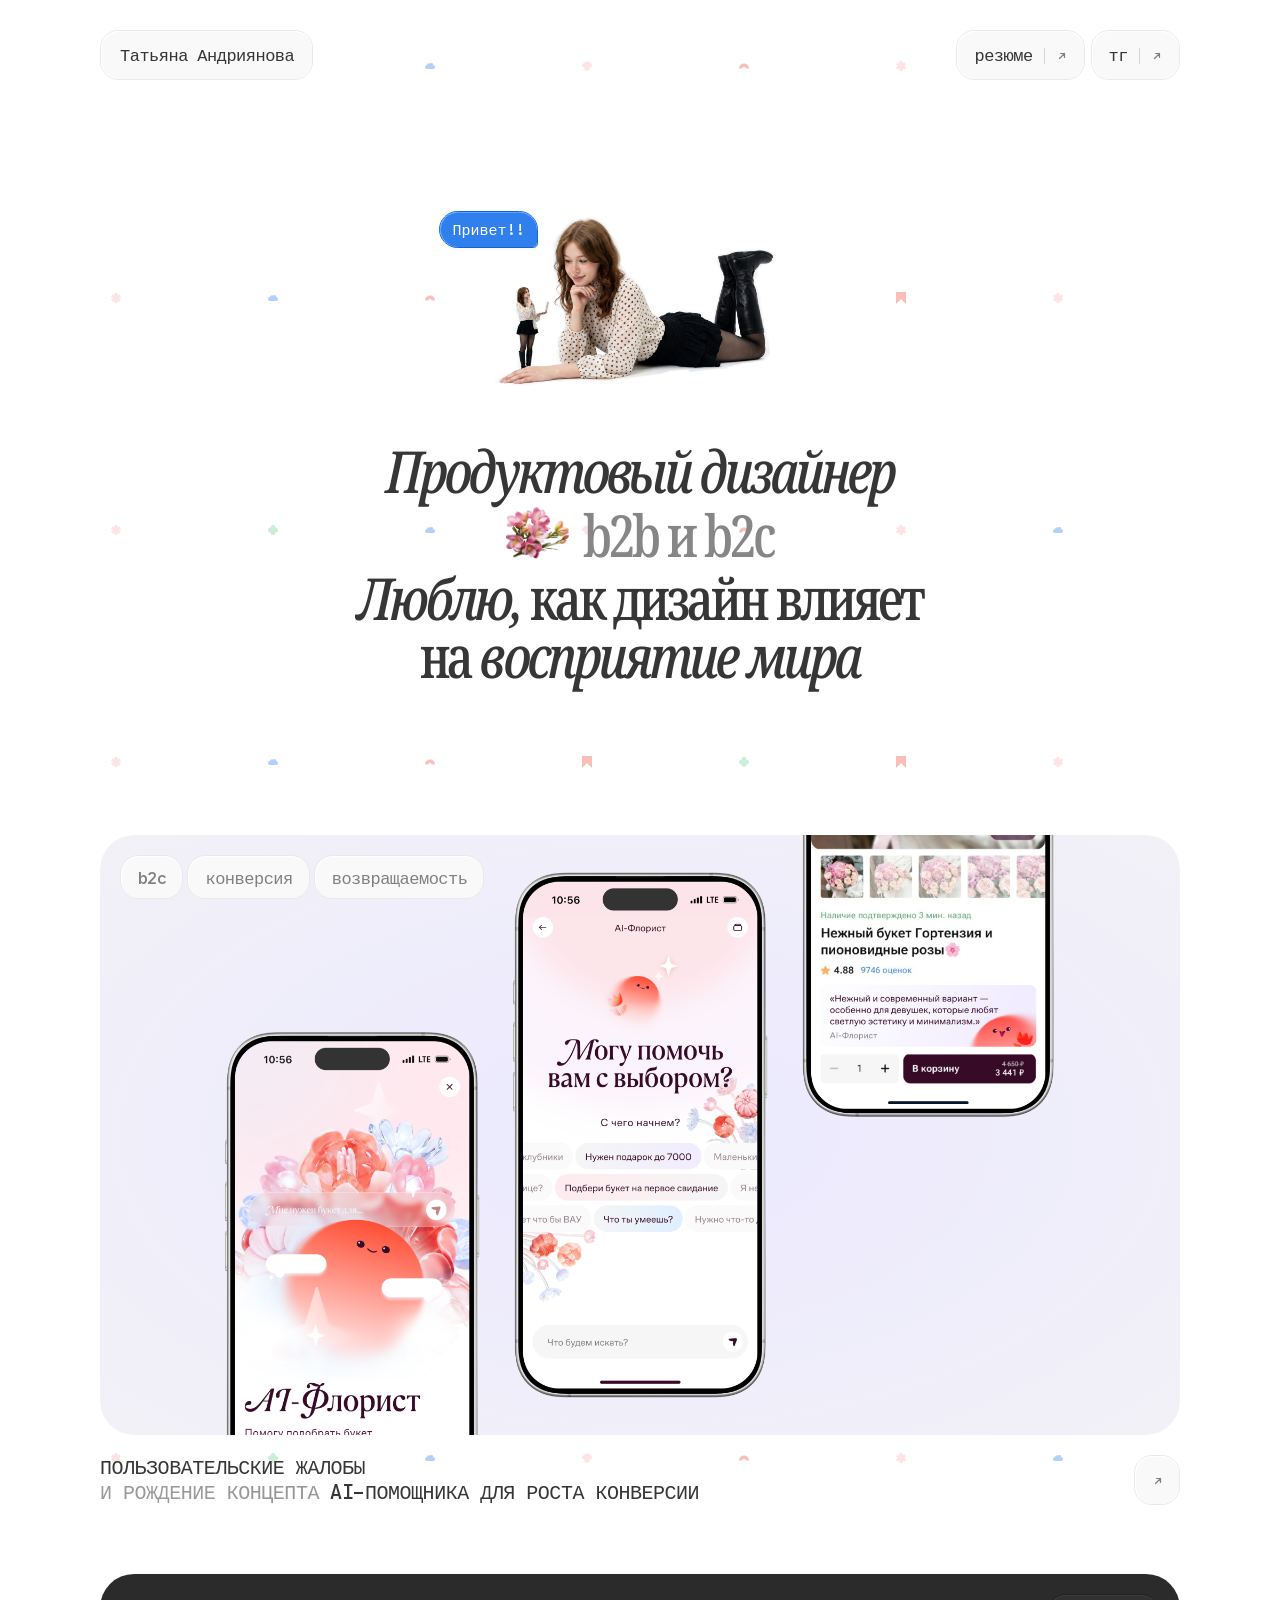
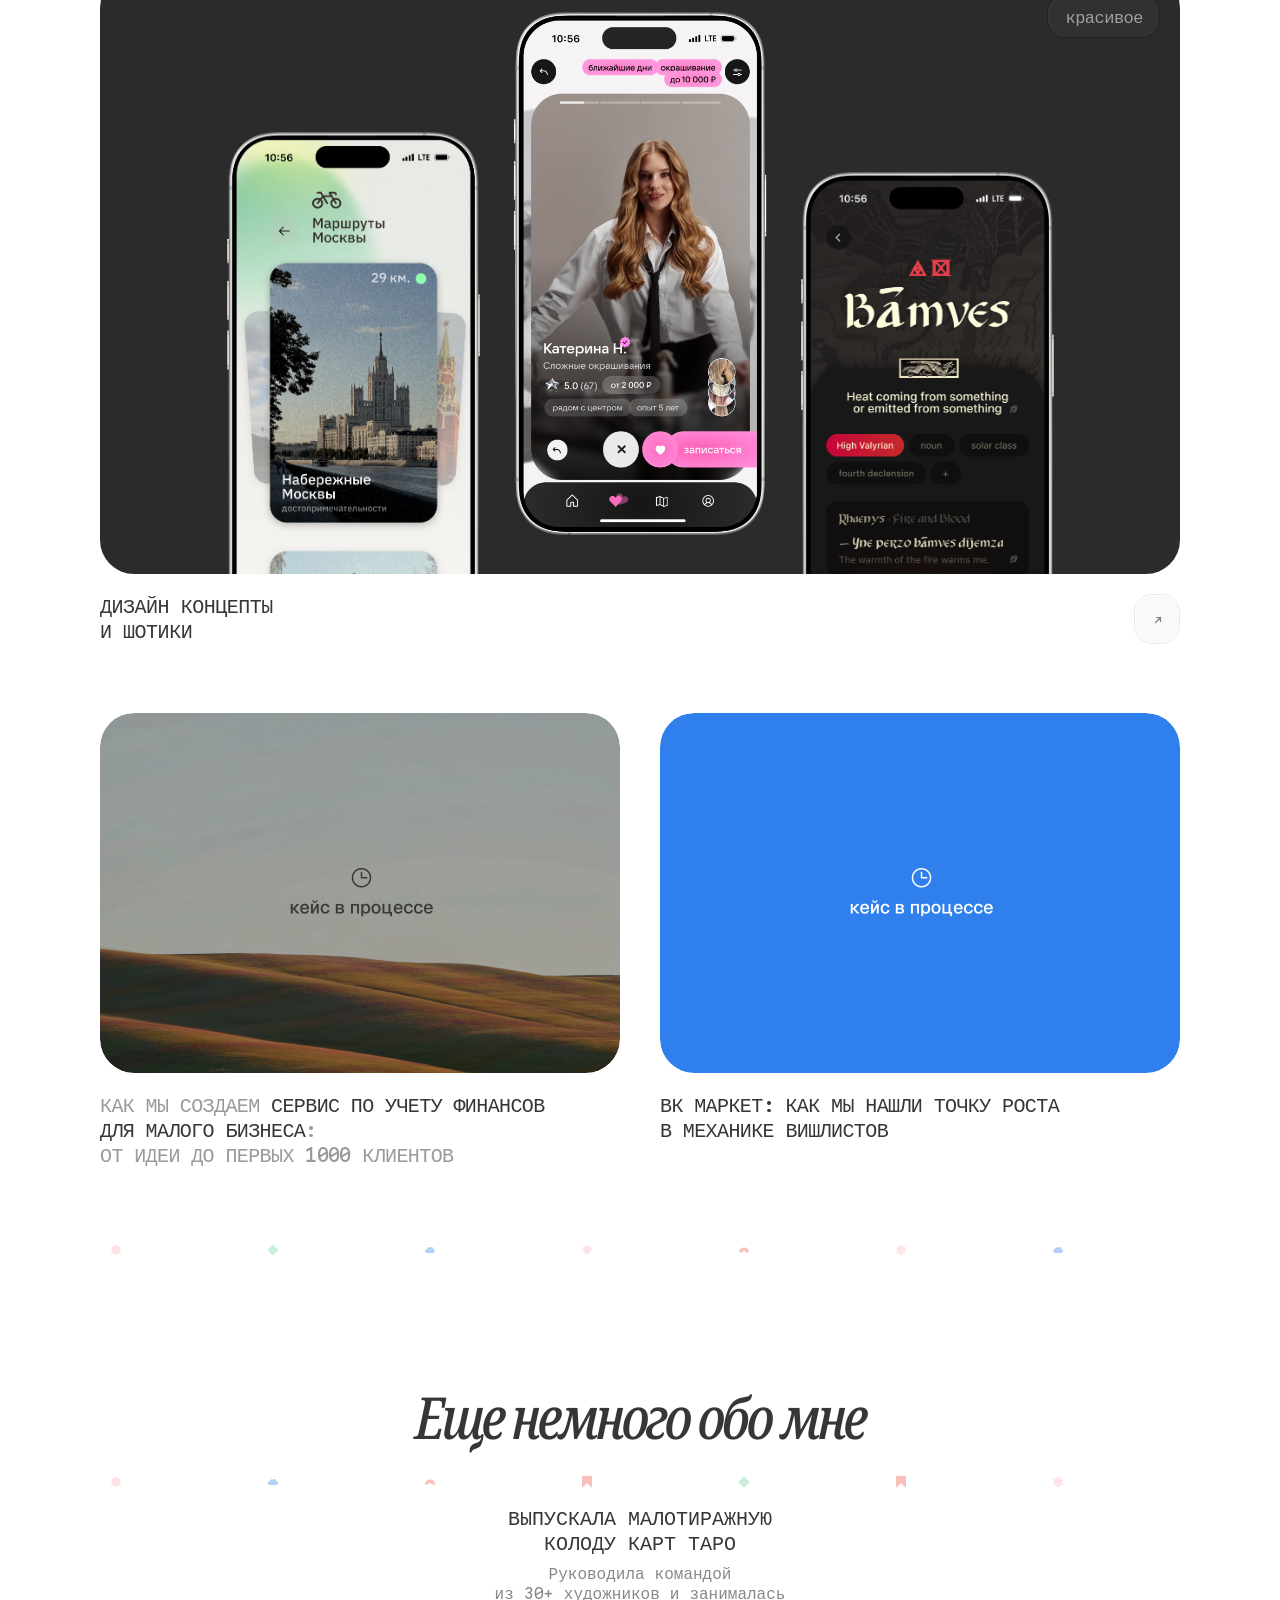
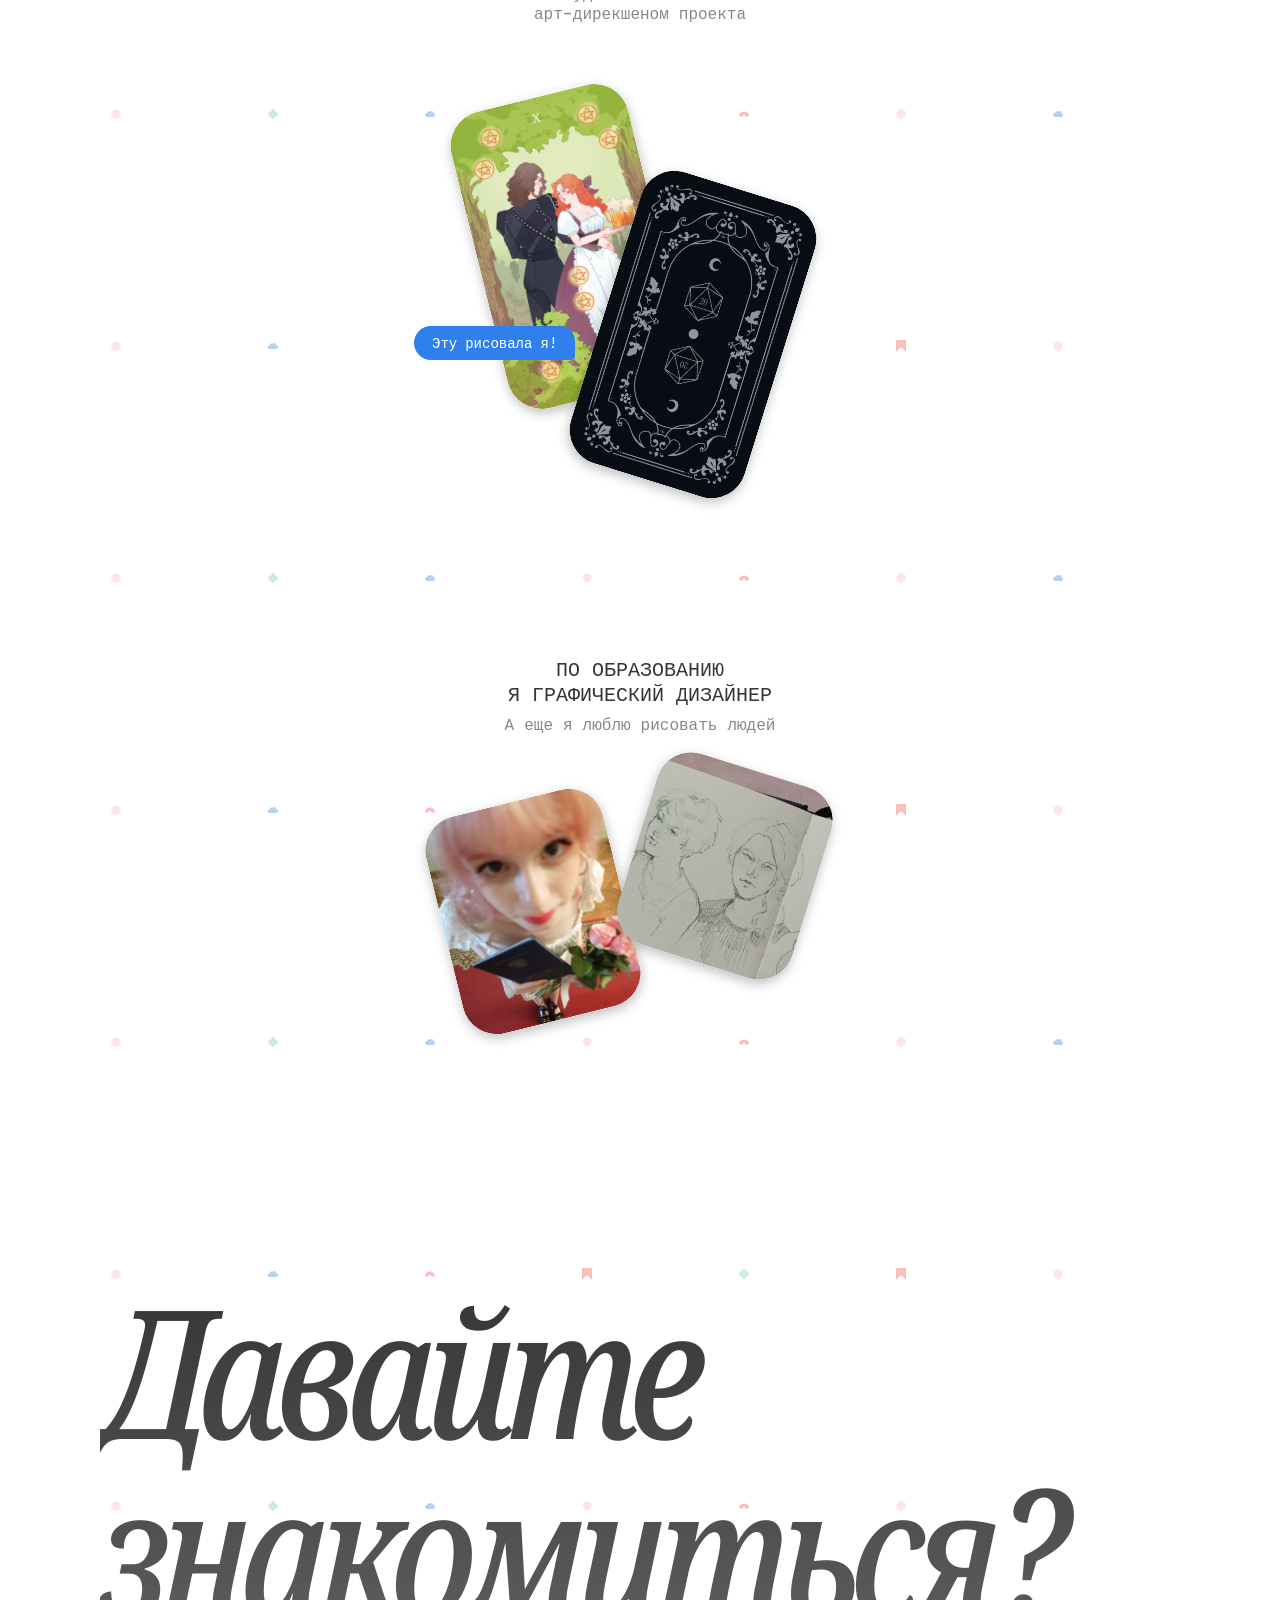
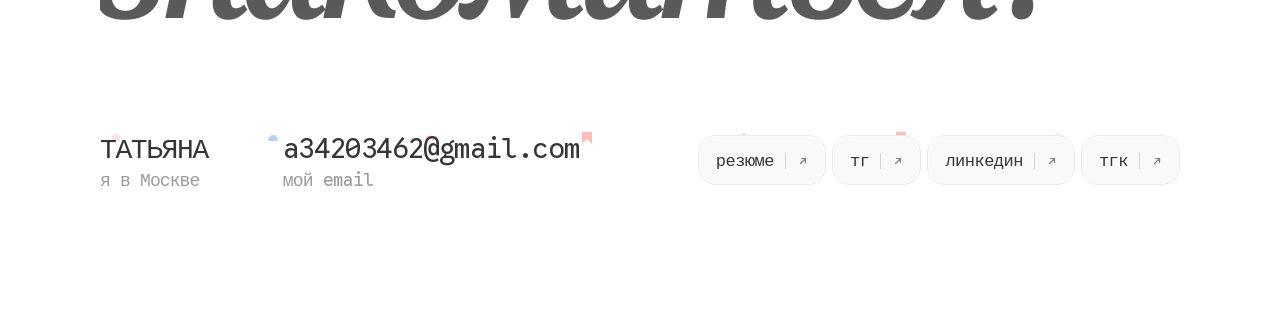
==== index.html @ d03e4132 "Rename homepage title to Tatyana Andriyanova. Co-authored-by: Cursor <cursoragent@cursor.com>" ====
<!DOCTYPE html>
<html lang="ru">
  <head>
    <meta charset="UTF-8" />
    <meta name="viewport" content="width=device-width, initial-scale=1.0" />
    <link rel="canonical" href="https://tatyana-andriyanova.ru/" />
    <script>
      (function () {
        if (!/index\.html$/i.test(location.pathname)) return;
        var clean = location.pathname.replace(/\/?index\.html$/i, "/");
        history.replaceState(null, "", clean + location.search + location.hash);
      })();
    </script>
    <title>Татьяна Андриянова</title>
    <link rel="icon" type="image/png" href="assets/favicon.png" />
    <link rel="preconnect" href="https://fonts.googleapis.com" />
    <link rel="preconnect" href="https://fonts.gstatic.com" crossorigin />
    <link
      href="https://fonts.googleapis.com/css2?family=Google+Sans+Code:wght@400;500&family=Noto+Serif:ital,wdth,wght@0,62.5,500;1,62.5,500&display=swap"
      rel="stylesheet"
    />
    <style>
      :root {
        --color-bg: #ffffff;
        --color-text: #363636;
        --color-text-dark: #1d1d1d;
        --color-lead: #909090;
        --color-section-title: #8f8f8f;
        --color-time-muted: #b5b5b5;
        --color-greeting: #2f80ed;
        --color-greeting-border: #1466d4;
        --color-greeting-highlight: #5ba1ff;
        --color-white: #ffffff;
        --color-status-dot: #c6f135;
        --color-btn-border: #eae9e9;
        --color-btn-bg: #f9f9f9;
        --color-btn-hover: #2f80ed;
        --color-btn-hover-border: #1466d4;
        --color-btn-hover-highlight: #5ba1ff;
        --color-title-muted: #868686;
        --container: 1280px;
        --nav-pad-x: 100px;
        --header-offset: 80px;
        --font-headline: "Noto Serif", serif;
        --font-body: "Google Sans Code", monospace;
        --reveal-duration: 0.65s;
        --reveal-ease: cubic-bezier(0.22, 1, 0.36, 1);
        --reveal-shift: 28px;
        --bg-pattern-width: 1700px;
      }

      *,
      *::before,
      *::after {
        box-sizing: border-box;
      }

      body {
        margin: 0;
        background: var(--color-bg);
        color: var(--color-text);
        font-family: var(--font-body);
      }

      .page {
        position: relative;
        z-index: 1;
        padding-top: var(--header-offset);
      }

      .page__bg {
        position: absolute;
        inset: 0;
        z-index: 0;
        pointer-events: none;
        overflow: hidden;
      }

      .page__bg-inner {
        position: absolute;
        top: 0;
        left: 50%;
        width: var(--bg-pattern-width);
        max-width: 100vw;
        margin-left: calc(var(--bg-pattern-width) / -2);
        height: 100%;
        min-height: 100%;
        opacity: 0.6;
        background-image: url("assets/bg-pattern.png");
        background-repeat: repeat-y;
        background-position: center top;
        background-size: var(--bg-pattern-width) auto;
      }

      .page__content {
        position: relative;
        z-index: 1;
      }

      /* Fixed header */
      .nav {
        position: fixed;
        top: 0;
        left: 0;
        right: 0;
        z-index: 100;
        display: flex;
        align-items: flex-start;
        justify-content: space-between;
        max-width: var(--container);
        margin: 0 auto;
        padding: 30px var(--nav-pad-x) 0;
        background: transparent;
        transition: transform 0.35s var(--reveal-ease);
      }

      .nav.is-hidden {
        transform: translateY(calc(-100% - 8px));
      }

      .nav__links {
        display: flex;
        align-items: center;
        gap: 6px;
      }

      /* Buttons — 441:1653 / 441:1664 / 441:3392 / 441:3604 */
      .btn {
        display: inline-flex;
        flex-direction: column;
        height: 50px;
        border: 0.5px solid var(--color-btn-border);
        border-radius: 18px;
        padding: 0;
        margin: 0;
        background: none;
        cursor: pointer;
        text-decoration: none;
        color: inherit;
        transition: border-color 0.2s ease;
        flex-shrink: 0;
        font: inherit;
      }

      .btn--sm {
        height: 40px;
      }

      .btn__inner {
        display: flex;
        align-items: center;
        gap: 11px;
        height: 100%;
        padding: 0 16px;
        border-radius: 18px;
        background: var(--color-btn-bg);
        border-left: 1px solid var(--color-white);
        border-top: 1px solid var(--color-white);
        transition:
          background 0.2s ease,
          border-color 0.2s ease,
          color 0.2s ease;
      }

      .btn--brand {
        backdrop-filter: blur(2px);
        -webkit-backdrop-filter: blur(2px);
        border: 0.5px solid var(--color-btn-border);
      }

      .btn--brand .btn__inner {
        padding: 0 18px;
      }

      .btn--brand:hover,
      .btn--brand:focus-visible {
        border-color: var(--color-btn-border);
      }

      .btn--brand:hover .btn__inner,
      .btn--brand:focus-visible .btn__inner {
        background: var(--color-btn-bg);
        border-left-color: var(--color-white);
        border-top-color: var(--color-white);
      }

      .btn--brand:hover .btn__text,
      .btn--brand:focus-visible .btn__text {
        color: var(--color-text);
      }

      .btn__text {
        font-family: var(--font-body);
        font-weight: 500;
        font-size: 17px;
        letter-spacing: -0.51px;
        line-height: normal;
        color: var(--color-text);
        white-space: nowrap;
        transition: color 0.2s ease;
      }

      .btn__sep {
        width: 0;
        height: 16px;
        border-left: 1px solid #d4d4d4;
        flex-shrink: 0;
        transition: border-color 0.2s ease;
      }

      .btn__icon {
        display: flex;
        align-items: center;
        justify-content: center;
        flex-shrink: 0;
        color: #808080;
        transition: color 0.2s ease;
      }

      .btn__icon svg {
        display: block;
      }

      .btn--icon .btn__inner {
        width: 44px;
        padding: 0;
        justify-content: center;
      }

      .btn--icon.btn--sm .btn__inner {
        width: 45.2px;
      }

      .btn:hover,
      .btn:focus-visible {
        border-color: var(--color-btn-hover-border);
        outline: none;
      }

      .btn:hover .btn__inner,
      .btn:focus-visible .btn__inner {
        background: var(--color-btn-hover);
        border-left-color: var(--color-btn-hover-highlight);
        border-top-color: var(--color-btn-hover-highlight);
      }

      .btn:hover .btn__text,
      .btn:focus-visible .btn__text {
        color: var(--color-white);
      }

      .btn:hover .btn__sep,
      .btn:focus-visible .btn__sep {
        border-left-color: rgba(255, 255, 255, 0.45);
      }

      .btn:hover .btn__icon,
      .btn:focus-visible .btn__icon {
        color: var(--color-white);
      }

      /* Hero — 441:1544 */
      .hero {
        position: relative;
        overflow-x: hidden;
        display: flex;
        flex-direction: column;
        align-items: center;
        gap: 45px;
        padding: 119px var(--nav-pad-x) 150px;
      }

      .hero__reveal {
        width: 100%;
      }

      .hero__inner {
        display: flex;
        flex-direction: column;
        align-items: center;
        gap: 45px;
        width: 100%;
      }

      .js-scroll-parallax {
        transform-origin: center top;
        will-change: transform;
      }

      .about__title .js-scroll-parallax {
        display: block;
      }

      .about__section > .js-scroll-parallax {
        display: flex;
        flex-direction: column;
        align-items: center;
        gap: 70px;
        width: 100%;
      }

      .about__section--compact > .js-scroll-parallax {
        gap: 40px;
      }

      .hero__image-block {
        position: relative;
        display: flex;
        flex-direction: column;
        align-items: flex-start;
        flex-shrink: 0;
        width: 403px;
        max-width: calc(100% - 40px);
        height: 198px;
        padding-top: 12px;
      }

      .hero__image-wrap {
        position: absolute;
        inset: 0;
        z-index: 0;
        pointer-events: none;
      }

      .hero__image {
        width: 100%;
        height: 100%;
        object-fit: contain;
        object-position: center top;
      }

      .hero__greeting {
        position: relative;
        z-index: 1;
        display: inline-flex;
        flex-direction: column;
        align-items: flex-start;
        align-self: flex-start;
        width: fit-content;
        max-width: 100%;
        flex-shrink: 0;
        border: 0.5px solid var(--color-greeting-border);
        border-radius: 20px 20px 5px 20px;
        cursor: default;
      }

      .hero__greeting-inner {
        display: flex;
        align-items: center;
        justify-content: center;
        height: 35px;
        padding: 8px 12px;
        border-radius: 20px 20px 5px 20px;
        background: var(--color-greeting);
        border-left: 1px solid var(--color-greeting-highlight);
        border-top: 1px solid var(--color-greeting-highlight);
        box-shadow: 0 4px 2px rgba(0, 0, 0, 0.02);
        font-family: var(--font-body);
        font-weight: 500;
        font-size: 15px;
        line-height: normal;
        color: var(--color-white);
        white-space: nowrap;
      }

      .hero__main {
        width: 100%;
        max-width: var(--container);
        display: flex;
        justify-content: center;
        padding: 0 var(--nav-pad-x);
      }

      .hero__titles {
        display: flex;
        flex-direction: column;
        gap: 3px;
        align-items: center;
        width: min(100%, 650px);
        text-align: center;
      }

      .hero__title {
        margin: 0;
        font-family: var(--font-headline);
        font-stretch: extra-condensed;
        font-weight: 500;
        font-size: 58px;
        line-height: 1;
        letter-spacing: -2.9px;
        color: var(--color-text);
        text-align: center;
      }

      .hero__title--italic {
        font-style: italic;
      }

      .hero__title--regular {
        font-style: normal;
      }

      .hero__title--muted {
        color: var(--color-title-muted);
        font-style: normal;
      }

      .hero__title-row {
        display: flex;
        align-items: center;
        justify-content: center;
        gap: 14px;
        min-height: 55px;
      }

      .hero__title-icon {
        position: relative;
        flex-shrink: 0;
        width: 63px;
        height: 63px;
        mix-blend-mode: darken;
        overflow: hidden;
      }

      .hero__title-icon img {
        position: absolute;
        width: 100%;
        height: 83.75%;
        left: 0.12%;
        top: 6.13%;
        max-width: none;
        object-fit: contain;
      }

      .hero__title-multiline {
        margin: 0;
        text-align: center;
        white-space: normal;
      }

      .hero__title-multiline .hero__title {
        display: inline;
      }

      /* Cases — 441:1571 */
      .cases {
        max-width: var(--container);
        margin: 0 auto;
        padding: 0 var(--nav-pad-x) 40px;
        display: flex;
        flex-direction: column;
        gap: 69px;
      }

      .case {
        display: flex;
        flex-direction: column;
        gap: 20px;
        width: 100%;
      }

      .case__link {
        display: flex;
        flex-direction: column;
        gap: 20px;
        width: 100%;
        text-decoration: none;
        color: inherit;
        cursor: pointer;
        transition: transform 0.4s var(--reveal-ease);
      }

      .case__link:hover,
      .case__link:focus-visible {
        transform: translateY(-10px);
      }

      .case__link:hover .btn--icon .btn__inner,
      .case__link:focus-visible .btn--icon .btn__inner {
        background: var(--color-btn-hover);
        border-left-color: var(--color-btn-hover-highlight);
        border-top-color: var(--color-btn-hover-highlight);
      }

      .case__link:hover .btn--icon,
      .case__link:focus-visible .btn--icon {
        border-color: var(--color-btn-hover-border);
      }

      .case__link:hover .btn--icon .btn__icon,
      .case__link:focus-visible .btn--icon .btn__icon {
        color: var(--color-white);
      }

      .case__frame {
        position: relative;
        width: 100%;
        height: 600px;
        border-radius: 34px;
        overflow: hidden;
      }

      .case__frame--dark {
        background: #2b2b2b;
      }

      .case__frame-bg {
        position: absolute;
        inset: 0;
        border-radius: 34px;
        overflow: hidden;
      }

      .case__frame-bg img {
        width: 100%;
        height: 100%;
        object-fit: cover;
        display: block;
      }

      .case__frame-bg::after {
        content: "";
        position: absolute;
        inset: 0;
        border-radius: 34px;
        background: radial-gradient(ellipse at center, #ebe9ff 0%, #f2f1f7 100%);
        pointer-events: none;
      }

      .case__phones {
        position: absolute;
        inset: 0;
      }

      .case__phone {
        position: absolute;
        pointer-events: auto;
        transition: transform 0.45s var(--reveal-ease);
        transform-origin: center center;
        z-index: 1;
      }

      .case__phone:hover {
        z-index: 3;
      }

      .case__phone--1:hover {
        transform: scale(1.06);
      }

      .case__phone--3:hover {
        transform: scale(1.06);
      }

      .case__phone--1 {
        left: 11.48%;
        top: 32.83%;
        width: 23.7%;
        height: 87.5%;
      }

      .case__phone--2 {
        left: 50%;
        top: 50%;
        width: 23.7%;
        height: 87.5%;
        transform: translate(-50%, -50%);
      }

      .case__phone--2:hover {
        transform: translate(-50%, -50%) scale(1.06);
      }

      .case__phone--3 {
        left: 64.81%;
        top: -40.5%;
        width: 23.7%;
        height: 87.5%;
      }

      .case__phone--dark-1 {
        left: 50%;
        top: 50%;
        width: 23.7%;
        height: 87.5%;
        transform: translate(-50%, -50%);
      }

      .case__phone--dark-1:hover {
        transform: translate(-50%, -50%) scale(1.06);
      }

      .case__phone--dark-2 {
        left: calc(50% + 26.57%);
        top: calc(50% + 26.58%);
        width: 23.7%;
        height: 87.5%;
        transform: translate(-50%, -50%);
      }

      .case__phone--dark-2:hover {
        transform: translate(-50%, -50%) scale(1.06);
      }

      .case__phone--dark-3 {
        left: calc(50% - 26.58%);
        top: calc(50% + 19.75%);
        width: 23.7%;
        height: 87.5%;
        transform: translate(-50%, -50%);
      }

      .case__phone--dark-3:hover {
        transform: translate(-50%, -50%) scale(1.06);
      }

      .case__phone img,
      .case__phone-crop img {
        display: block;
        width: 100%;
        height: 100%;
        object-fit: cover;
      }

      .case__phone-crop {
        position: absolute;
        inset: 0;
        overflow: hidden;
      }

      .case__phone-crop--a img {
        position: absolute;
        width: 299.47%;
        height: 127.69%;
        left: -140%;
        top: -13.85%;
        max-width: none;
        object-fit: cover;
      }

      .case__phone-crop--b img,
      .case__phone-crop--c img {
        position: absolute;
        width: 380.38%;
        height: 139.06%;
        left: -140%;
        top: -19.41%;
        max-width: none;
        object-fit: cover;
      }

      .case__tags {
        position: absolute;
        top: 20px;
        left: 20px;
        display: flex;
        flex-wrap: wrap;
        gap: 4px;
        z-index: 2;
      }

      .case__tags--right {
        left: auto;
        right: 20px;
      }

      .tag {
        display: inline-flex;
        height: 44px;
        border: 0.5px solid var(--color-btn-border);
        border-radius: 18px;
        overflow: hidden;
      }

      .tag--dark {
        border-color: #222222;
      }

      .tag__inner {
        display: flex;
        align-items: center;
        height: 44px;
        padding: 0 16px;
        border-radius: 18px;
        background: var(--color-btn-bg);
        border-left: 1px solid var(--color-white);
        border-top: 1px solid var(--color-white);
        font-family: var(--font-body);
        font-weight: 500;
        font-size: 17px;
        letter-spacing: -0.51px;
        color: #808080;
        white-space: nowrap;
      }

      .tag--dark .tag__inner {
        background: #313131;
        border-left-color: #3b3b3b;
        border-top-color: #3b3b3b;
        color: #9f9f9f;
      }

      .case__footer {
        display: flex;
        align-items: flex-start;
        justify-content: space-between;
        gap: 16px;
        width: 100%;
      }

      .case__caption {
        margin: 0;
        text-align: left;
        align-self: flex-start;
        flex: 1;
        min-width: 0;
      }

      .case__caption-line {
        margin: 0;
        font-family: var(--font-body);
        font-weight: 500;
        font-size: 20px;
        line-height: normal;
        letter-spacing: -0.48px;
        text-transform: uppercase;
        white-space: pre-wrap;
      }

      .case--half .case__caption-line {
        letter-spacing: -0.6px;
      }

      .case__caption--muted {
        color: rgba(54, 54, 54, 0.5);
      }

      .case__caption--gray {
        color: #969696;
      }

      .case__row {
        display: flex;
        gap: 40px;
        width: 100%;
      }

      .case--half {
        width: 527px;
        max-width: 100%;
        flex: 1 1 527px;
        align-items: flex-start;
      }

      .case--half .case__caption {
        max-width: 522px;
      }

      .case__cover {
        width: 100%;
        height: 360px;
        border-radius: 34px;
        overflow: hidden;
      }

      .case__cover img {
        width: 100%;
        height: 100%;
        object-fit: cover;
        display: block;
        border-radius: 34px;
      }

      /* Еще немного обо мне — 441:1525 */
      .about {
        max-width: var(--container);
        margin: 0 auto;
        padding: 180px var(--nav-pad-x) 100px;
        display: flex;
        flex-direction: column;
        align-items: center;
        gap: 60px;
      }

      .about__title {
        margin: 0;
        font-family: var(--font-headline);
        font-stretch: extra-condensed;
        font-style: italic;
        font-weight: 500;
        font-size: 58px;
        line-height: 1;
        letter-spacing: -2.9px;
        color: var(--color-text);
        text-align: center;
        white-space: nowrap;
      }

      .about__sections {
        display: flex;
        flex-direction: column;
        gap: 130px;
        width: 100%;
        align-items: center;
      }

      .about__section {
        display: flex;
        flex-direction: column;
        align-items: center;
        gap: 70px;
        width: 100%;
      }

      .about__section--compact {
        gap: 40px;
      }

      .about__text {
        display: flex;
        flex-direction: column;
        align-items: center;
        gap: 8px;
        max-width: 415px;
        text-align: center;
      }

      .about__text-primary {
        margin: 0;
        font-family: var(--font-body);
        font-weight: 500;
        font-size: 20px;
        line-height: normal;
        color: var(--color-text);
        max-width: 342px;
        text-transform: uppercase;
      }

      .about__text-secondary {
        margin: 0;
        font-family: var(--font-body);
        font-weight: 400;
        font-size: 16px;
        line-height: normal;
        color: #888888;
      }

      .about__cards {
        position: relative;
        max-width: 100%;
      }

      .about__cards--tarot {
        width: 452px;
        height: 433px;
      }

      .about__cards--art {
        width: 453px;
        height: 285px;
      }

      .about__card {
        position: absolute;
        width: 182px;
        height: 305px;
        border-radius: 35px;
        overflow: hidden;
        box-shadow: 0 4px 11.7px rgba(0, 0, 0, 0.25);
        transition: transform 0.35s var(--reveal-ease), box-shadow 0.35s var(--reveal-ease);
        transform-origin: center center;
      }

      .about__card img {
        width: 100%;
        height: 100%;
        object-fit: cover;
        display: block;
        border-radius: 35px;
      }

      .about__card--tarot-back {
        left: 63px;
        top: 0;
        z-index: 1;
        transform: rotate(-13.86deg);
      }

      .about__card--tarot-front {
        left: 188px;
        top: 88px;
        z-index: 2;
        transform: rotate(17.32deg);
      }

      .about__card--tarot-back:hover,
      .about__card--tarot-front:hover {
        box-shadow: 0 8px 20px rgba(0, 0, 0, 0.28);
      }

      .about__card--tarot-back:hover {
        z-index: 3;
        transform: rotate(-13.86deg) scale(1.06);
      }

      .about__card--tarot-front:hover {
        z-index: 3;
        transform: rotate(17.32deg) scale(1.06);
      }

      .about__card--art-photo {
        left: 28px;
        top: 25px;
        width: 182px;
        height: 223px;
        z-index: 1;
        transform: rotate(-13.86deg);
      }

      .about__card--art-sketch {
        left: 220px;
        top: -9px;
        width: 182px;
        height: 200px;
        z-index: 2;
        transform: rotate(17.32deg);
      }

      .about__card--art-sketch .about__card-crop {
        position: absolute;
        inset: 0;
        overflow: hidden;
        border-radius: 35px;
      }

      .about__card--art-sketch .about__card-crop img {
        position: absolute;
        width: 185.46%;
        height: 163.53%;
        left: -14.97%;
        top: -18.74%;
        max-width: none;
        border-radius: 0;
      }

      .about__card--art-photo:hover,
      .about__card--art-sketch:hover {
        z-index: 3;
        box-shadow: 0 8px 20px rgba(0, 0, 0, 0.28);
      }

      .about__card--art-photo:hover {
        transform: rotate(-13.86deg) scale(1.06);
      }

      .about__card--art-sketch:hover {
        transform: rotate(17.32deg) scale(1.06);
      }

      .about__badge {
        position: absolute;
        left: 0;
        top: 232px;
        z-index: 10;
        padding: 8px 18px;
        border-radius: 20px 18px 5px 20px;
        background: var(--color-greeting);
        font-family: var(--font-body);
        font-size: 14px;
        font-weight: 400;
        line-height: normal;
        color: var(--color-white);
        white-space: nowrap;
        pointer-events: none;
      }

      /* Футер — 441:1605 */
      .footer {
        max-width: var(--container);
        margin: 0 auto;
        padding: 120px var(--nav-pad-x);
        display: flex;
        flex-direction: column;
        gap: 97px;
      }

      .footer__title-wrap {
        width: 100%;
      }

      .footer__title {
        margin: 0;
        font-family: var(--font-headline);
        font-stretch: extra-condensed;
        font-style: italic;
        font-weight: 500;
        font-size: clamp(72px, 14vw, 180px);
        line-height: 1;
        letter-spacing: -0.05em;
        background: linear-gradient(180deg, #363636 0%, #5e5c5c 100%);
        -webkit-background-clip: text;
        background-clip: text;
        color: transparent;
        width: 100%;
      }

      .footer__bar {
        width: 100%;
      }

      .footer__bar-inner {
        display: flex;
        align-items: flex-start;
        justify-content: space-between;
        gap: 38px;
        width: 100%;
      }

      .footer__info {
        display: flex;
        flex: 1 1 auto;
        gap: 75px;
        align-items: flex-start;
        min-width: 0;
      }

      .footer__col {
        display: flex;
        flex-direction: column;
        gap: 8px;
        align-items: flex-start;
      }

      .footer__name,
      .footer__email {
        margin: 0;
        font-family: var(--font-body);
        font-weight: 400;
        font-size: 28px;
        line-height: 1;
        letter-spacing: -0.05em;
        color: var(--color-text);
      }

      .footer__name {
        text-transform: uppercase;
      }

      .footer__email {
        border: none;
        background: none;
        padding: 0;
        cursor: pointer;
        text-align: left;
      }

      .footer__meta {
        margin: 0;
        font-family: var(--font-body);
        font-weight: 400;
        font-size: 18px;
        line-height: 1;
        letter-spacing: -0.05em;
        color: #9b9b9b;
      }

      .footer__meta--email {
        text-transform: lowercase;
      }

      .footer__copy-note {
        margin: 0;
        font-family: var(--font-body);
        font-size: 14px;
        line-height: 1;
        color: var(--color-greeting);
        opacity: 0;
        transition: opacity 0.25s ease;
      }

      .footer__copy-note.is-visible {
        opacity: 1;
      }

      .footer__links {
        flex: 0 0 371px;
        max-width: 100%;
        justify-content: flex-end;
      }

      /* Scroll reveal */
      .js-reveal {
        opacity: 0;
        transform: translateY(var(--reveal-shift));
        transition:
          opacity var(--reveal-duration) var(--reveal-ease),
          transform var(--reveal-duration) var(--reveal-ease);
      }

      .js-reveal.is-visible {
        opacity: 1;
        transform: translateY(0);
      }

      @media (prefers-reduced-motion: reduce) {
        .js-reveal {
          opacity: 1;
          transform: none;
          transition: none;
        }

        .js-scroll-parallax {
          transform: none !important;
        }

        .case__link {
          transition: none;
        }

        .case__link:hover,
        .case__link:focus-visible {
          transform: none;
        }

        .case__phone {
          transition: none;
        }

        .case__phone:hover {
          transform: none;
        }

        .case__phone--2:hover,
        .case__phone--dark-1:hover,
        .case__phone--dark-2:hover,
        .case__phone--dark-3:hover {
          transform: translate(-50%, -50%);
        }
      }

      @media (max-width: 1100px) {
        .case__row {
          flex-wrap: wrap;
        }

        .case--half {
          flex-basis: 100%;
        }
      }

      /* Mobile stub — Figma 545:257 */
      .mobile-stub {
        display: none;
        position: relative;
        min-height: 100vh;
        min-height: 100dvh;
        overflow: hidden;
        background: var(--color-bg);
      }

      .mobile-stub__bg {
        position: absolute;
        top: 0;
        left: 50%;
        transform: translateX(-50%);
        width: 100%;
        max-width: 393px;
        height: 1275px;
        opacity: 0.6;
        pointer-events: none;
        z-index: 0;
      }

      .mobile-stub__bg img {
        width: 100%;
        height: 100%;
        object-fit: cover;
        object-position: center top;
        display: block;
      }

      .mobile-stub__inner {
        position: relative;
        z-index: 1;
        display: flex;
        flex-direction: column;
        align-items: center;
        width: 100%;
        max-width: 393px;
        margin: 0 auto;
      }

      .mobile-stub__info {
        display: flex;
        flex-direction: column;
        align-items: center;
        gap: 28px;
        width: 100%;
        padding: 100px 16px 40px;
      }

      .mobile-stub__card {
        display: flex;
        flex-direction: column;
        align-items: flex-start;
        gap: 16px;
        width: 290px;
        max-width: 100%;
      }

      .mobile-stub__title {
        margin: 0;
        font-family: var(--font-headline);
        font-stretch: extra-condensed;
        font-style: italic;
        font-weight: 500;
        font-size: 58px;
        line-height: 1;
        letter-spacing: -2.9px;
        color: var(--color-text);
      }

      .mobile-stub__subtitle {
        margin: 0;
        font-family: var(--font-body);
        font-weight: 500;
        font-size: 20px;
        line-height: 1;
        letter-spacing: -1px;
        color: var(--color-text);
      }

      .mobile-stub__dog {
        width: 37px;
        height: 37px;
        border-radius: 8px;
        object-fit: cover;
        display: block;
      }

      .mobile-stub__hint {
        margin: 0;
        width: 290px;
        max-width: 100%;
        font-family: var(--font-body);
        font-weight: 500;
        font-size: 20px;
        line-height: 1;
        letter-spacing: -1px;
        color: var(--color-text);
      }

      .mobile-stub__carousel {
        width: 100%;
        margin-top: 58px;
        padding-left: 16px;
        padding-bottom: 0;
      }

      .mobile-stub__carousel-track {
        display: flex;
        gap: 20px;
        overflow-x: auto;
        scroll-snap-type: x mandatory;
        scroll-padding-left: 0;
        -webkit-overflow-scrolling: touch;
        padding-right: 16px;
        scrollbar-width: none;
      }

      .mobile-stub__carousel-track::-webkit-scrollbar {
        display: none;
      }

      .mobile-stub__slide {
        flex: 0 0 336px;
        scroll-snap-align: start;
        display: flex;
        flex-direction: column;
        gap: 14px;
        text-decoration: none;
        color: inherit;
      }

      .mobile-stub__slide-image-wrap {
        position: relative;
        width: 100%;
        height: 386px;
        border-radius: 33px;
        overflow: hidden;
        flex-shrink: 0;
      }

      .mobile-stub__slide-image {
        width: 100%;
        height: 100%;
        object-fit: cover;
        object-position: center center;
        display: block;
      }

      .mobile-stub__slide-caption {
        padding: 0 35px;
        font-family: var(--font-body);
        font-weight: 500;
        font-size: 18px;
        line-height: normal;
        letter-spacing: -0.54px;
        text-transform: uppercase;
        color: var(--color-text);
      }

      .mobile-stub__slide-caption p {
        margin: 0;
      }

      .mobile-stub__slide-caption--muted {
        color: rgba(54, 54, 54, 0.5);
      }

      .mobile-stub__slide-caption--gray {
        color: #969696;
      }

      .mobile-stub__contacts {
        display: flex;
        flex-direction: column;
        align-items: center;
        gap: 16px;
        width: 100%;
        padding: 40px 16px 48px;
      }

      @media (max-width: 767px) {
        .mobile-stub {
          display: block;
        }

        .nav,
        .page {
          display: none !important;
        }
      }

      @media (max-width: 900px) {
        :root {
          --nav-pad-x: 24px;
          --header-offset: 88px;
          --reveal-shift: 20px;
        }

        .nav {
          flex-wrap: wrap;
          gap: 12px;
        }

        .hero__title {
          font-size: clamp(36px, 8vw, 58px);
          letter-spacing: -0.05em;
        }

        .case__frame {
          height: min(600px, 70vw);
        }

        .cases {
          gap: 48px;
        }

        .about__title {
          font-size: clamp(36px, 8vw, 58px);
          white-space: normal;
        }

        .footer__title {
          white-space: normal;
        }

        .footer__bar-inner {
          flex-direction: column;
        }

        .footer__info {
          flex-direction: column;
          gap: 32px;
        }

        .footer__links {
          flex-basis: auto;
          width: 100%;
          justify-content: flex-start;
        }

        .nav {
          flex-wrap: wrap;
          gap: 10px;
        }
      }
    </style>
  </head>
  <body>
    <div class="mobile-stub" data-node-id="545:257">
      <div class="mobile-stub__bg" aria-hidden="true">
        <img src="assets/mobile/bg-pattern.png" alt="" width="393" height="1275" />
      </div>

      <div class="mobile-stub__inner">
        <section class="mobile-stub__info" data-node-id="571:291">
          <div class="mobile-stub__card" data-node-id="571:292">
            <h1 class="mobile-stub__title" data-node-id="545:585">Упс, мобилка не готова</h1>
            <p class="mobile-stub__subtitle" data-node-id="545:586">пожалуйста,<br />зайдите с компа</p>
            <img class="mobile-stub__dog" src="assets/mobile/dog.png" alt="" width="37" height="37" data-node-id="571:296" />
          </div>
          <p class="mobile-stub__hint" data-node-id="545:608">там вы сможете ознакомиться с этими кейсами</p>
        </section>

        <section class="mobile-stub__carousel" aria-label="Кейсы" data-node-id="571:290">
          <div class="mobile-stub__carousel-track">
            <div class="mobile-stub__slide" data-node-id="571:289">
              <div class="mobile-stub__slide-image-wrap" data-node-id="571:284">
                <img class="mobile-stub__slide-image" src="assets/mobile/carousel-card-1.png" alt="AI-помощник для роста конверсии" width="336" height="386" />
              </div>
              <div class="mobile-stub__slide-caption" data-node-id="571:299">
                <p>Пользовательские жалобы</p>
                <p><span class="mobile-stub__slide-caption--muted">и рождение </span><span class="mobile-stub__slide-caption--gray">концепта<br /></span>AI-помощника</p>
              </div>
            </div>
            <div class="mobile-stub__slide" data-node-id="571:288">
              <div class="mobile-stub__slide-image-wrap" data-node-id="571:286">
                <img class="mobile-stub__slide-image" src="assets/mobile/carousel-card-2.png" alt="Дизайн концепты и шоты" width="336" height="386" />
              </div>
              <p class="mobile-stub__slide-caption" data-node-id="571:302">Дизайн концепты и шоты</p>
            </div>
          </div>
        </section>

        <nav class="mobile-stub__contacts" aria-label="Контакты" data-node-id="571:283">
          <a class="btn" href="https://disk.yandex.ru/i/4BlwQLRkXn8ZWQ" target="_blank" rel="noopener noreferrer">
            <span class="btn__inner">
              <span class="btn__text">резюме</span>
              <span class="btn__sep" aria-hidden="true"></span>
              <span class="btn__icon" aria-hidden="true">
                <svg width="12" height="12" viewBox="0 0 12 12" fill="none" xmlns="http://www.w3.org/2000/svg">
                  <path d="M3.5 8.5L8.5 3.5M8.5 3.5H4.5M8.5 3.5V7.5" stroke="currentColor" stroke-width="1.2" stroke-linecap="round" stroke-linejoin="round" />
                </svg>
              </span>
            </span>
          </a>
          <a class="btn" href="https://t.me/iiiuuuppp" target="_blank" rel="noopener noreferrer">
            <span class="btn__inner">
              <span class="btn__text">тг</span>
              <span class="btn__sep" aria-hidden="true"></span>
              <span class="btn__icon" aria-hidden="true">
                <svg width="12" height="12" viewBox="0 0 12 12" fill="none" xmlns="http://www.w3.org/2000/svg">
                  <path d="M3.5 8.5L8.5 3.5M8.5 3.5H4.5M8.5 3.5V7.5" stroke="currentColor" stroke-width="1.2" stroke-linecap="round" stroke-linejoin="round" />
                </svg>
              </span>
            </span>
          </a>
          <a class="btn" href="https://www.linkedin.com/in/tatyana-andriyanova-a01375347" target="_blank" rel="noopener noreferrer">
            <span class="btn__inner">
              <span class="btn__text">линкедин</span>
              <span class="btn__sep" aria-hidden="true"></span>
              <span class="btn__icon" aria-hidden="true">
                <svg width="12" height="12" viewBox="0 0 12 12" fill="none" xmlns="http://www.w3.org/2000/svg">
                  <path d="M3.5 8.5L8.5 3.5M8.5 3.5H4.5M8.5 3.5V7.5" stroke="currentColor" stroke-width="1.2" stroke-linecap="round" stroke-linejoin="round" />
                </svg>
              </span>
            </span>
          </a>
          <a class="btn" href="https://t.me/iiiuuuppprisynki" target="_blank" rel="noopener noreferrer">
            <span class="btn__inner">
              <span class="btn__text">тгк</span>
              <span class="btn__sep" aria-hidden="true"></span>
              <span class="btn__icon" aria-hidden="true">
                <svg width="12" height="12" viewBox="0 0 12 12" fill="none" xmlns="http://www.w3.org/2000/svg">
                  <path d="M3.5 8.5L8.5 3.5M8.5 3.5H4.5M8.5 3.5V7.5" stroke="currentColor" stroke-width="1.2" stroke-linecap="round" stroke-linejoin="round" />
                </svg>
              </span>
            </span>
          </a>
        </nav>
      </div>
    </div>

    <header class="nav" data-node-id="441:1564">
      <a class="btn btn--brand" href="/">
        <span class="btn__inner"><span class="btn__text">Татьяна Андриянова</span></span>
      </a>
      <div class="nav__links" data-node-id="441:1566">
        <a class="btn" href="https://disk.yandex.ru/i/4BlwQLRkXn8ZWQ" target="_blank" rel="noopener noreferrer">
          <span class="btn__inner">
            <span class="btn__text">резюме</span>
            <span class="btn__sep" aria-hidden="true"></span>
            <span class="btn__icon" aria-hidden="true">
              <svg width="12" height="12" viewBox="0 0 12 12" fill="none" xmlns="http://www.w3.org/2000/svg">
                <path d="M3.5 8.5L8.5 3.5M8.5 3.5H4.5M8.5 3.5V7.5" stroke="currentColor" stroke-width="1.2" stroke-linecap="round" stroke-linejoin="round" />
              </svg>
            </span>
          </span>
        </a>
        <a class="btn" href="https://t.me/iiiuuuppp" target="_blank" rel="noopener noreferrer">
          <span class="btn__inner">
            <span class="btn__text">тг</span>
            <span class="btn__sep" aria-hidden="true"></span>
            <span class="btn__icon" aria-hidden="true">
              <svg width="12" height="12" viewBox="0 0 12 12" fill="none" xmlns="http://www.w3.org/2000/svg">
                <path d="M3.5 8.5L8.5 3.5M8.5 3.5H4.5M8.5 3.5V7.5" stroke="currentColor" stroke-width="1.2" stroke-linecap="round" stroke-linejoin="round" />
              </svg>
            </span>
          </span>
        </a>
      </div>
    </header>

    <div class="page">
      <div class="page__bg" aria-hidden="true">
        <div class="page__bg-inner"></div>
      </div>

      <div class="page__content">
      <section class="hero" data-node-id="441:1544">
        <div class="hero__reveal js-reveal" data-reveal-delay="0">
          <div class="hero__inner js-scroll-parallax">
            <div class="hero__image-block" data-node-id="441:1545">
              <div class="hero__image-wrap">
                <img class="hero__image" src="assets/hero.png" alt="Таня, продуктовый дизайнер" width="403" height="198" />
              </div>
              <div class="hero__greeting" data-node-id="441:1546">
                <div class="hero__greeting-inner">Привет!!</div>
              </div>
            </div>

            <div class="hero__main" data-node-id="441:1549">
              <div class="hero__titles" data-node-id="441:1550">
                <p class="hero__title hero__title--italic" data-node-id="441:1552">Продуктовый дизайнер</p>

                <div class="hero__title-row" data-node-id="441:1553">
                  <div class="hero__title-icon" data-node-id="441:1554">
                    <img src="assets/title-flower-1.png" alt="" width="63" height="63" />
                  </div>
                  <p class="hero__title hero__title--muted" data-node-id="441:1555">b2b и b2c</p>
                </div>

                <p class="hero__title-multiline" data-node-id="441:1556"><span class="hero__title hero__title--italic">Люблю, </span><span class="hero__title hero__title--regular">как дизайн влияет </span><br aria-hidden="true" /><span class="hero__title hero__title--regular">на </span><span class="hero__title hero__title--italic">восприятие мира</span></p>
              </div>
            </div>
          </div>
        </div>
      </section>

      <section class="cases" data-node-id="441:1571">
        <article class="case js-reveal" data-reveal-delay="160" data-node-id="441:1572">
          <a class="case__link" href="case-ai-florist/">
            <div class="case__frame">
              <div class="case__frame-bg" aria-hidden="true">
                <img src="assets/case-1-bg.png" alt="" width="1080" height="600" />
              </div>
              <div class="case__phones">
                <div class="case__phone case__phone--1">
                  <img src="assets/case-1-phone-1.png" alt="" width="256" height="525" />
                </div>
                <div class="case__phone case__phone--2">
                  <img src="assets/case-1-phone-2.png" alt="" width="256" height="525" />
                </div>
                <div class="case__phone case__phone--3">
                  <img src="assets/case-1-phone-3.png" alt="" width="256" height="525" />
                </div>
              </div>
              <div class="case__tags">
                <span class="tag"><span class="tag__inner">b2c</span></span>
                <span class="tag"><span class="tag__inner">конверсия</span></span>
                <span class="tag"><span class="tag__inner">возвращаемость</span></span>
              </div>
            </div>
            <div class="case__footer">
              <div class="case__caption">
                <p class="case__caption-line">Пользовательские жалобы </p>
                <p class="case__caption-line"><span class="case__caption--muted">и рождение </span><span class="case__caption--gray">концепта </span>AI-помощника для роста конверсии</p>
              </div>
              <span class="btn btn--icon" aria-hidden="true">
                <span class="btn__inner">
                  <span class="btn__icon" aria-hidden="true">
                    <svg width="12" height="12" viewBox="0 0 12 12" fill="none" xmlns="http://www.w3.org/2000/svg">
                      <path d="M3.5 8.5L8.5 3.5M8.5 3.5H4.5M8.5 3.5V7.5" stroke="currentColor" stroke-width="1.2" stroke-linecap="round" stroke-linejoin="round" />
                    </svg>
                  </span>
                </span>
              </span>
            </div>
          </a>
        </article>

        <article class="case js-reveal" data-reveal-delay="85" data-node-id="441:1587">
          <a class="case__link" href="case-concepts/">
            <div class="case__frame case__frame--dark">
              <div class="case__phones">
                <div class="case__phone case__phone--dark-1">
                  <div class="case__phone-crop case__phone-crop--a">
                    <img src="assets/case-2-phone-1.png" alt="" width="256" height="525" />
                  </div>
                </div>
                <div class="case__phone case__phone--dark-2">
                  <div class="case__phone-crop case__phone-crop--b">
                    <img src="assets/case-2-phone-2.png" alt="" width="256" height="525" />
                  </div>
                </div>
                <div class="case__phone case__phone--dark-3">
                  <div class="case__phone-crop case__phone-crop--c">
                    <img src="assets/case-2-phone-3.png" alt="" width="256" height="525" />
                  </div>
                </div>
              </div>
              <div class="case__tags case__tags--right">
                <span class="tag tag--dark"><span class="tag__inner">красивое</span></span>
              </div>
            </div>
            <div class="case__footer">
              <div class="case__caption">
                <p class="case__caption-line">Дизайн концепты</p>
                <p class="case__caption-line">и шотики</p>
              </div>
              <span class="btn btn--icon" aria-hidden="true">
                <span class="btn__inner">
                  <span class="btn__icon" aria-hidden="true">
                    <svg width="12" height="12" viewBox="0 0 12 12" fill="none" xmlns="http://www.w3.org/2000/svg">
                      <path d="M3.5 8.5L8.5 3.5M8.5 3.5H4.5M8.5 3.5V7.5" stroke="currentColor" stroke-width="1.2" stroke-linecap="round" stroke-linejoin="round" />
                    </svg>
                  </span>
                </span>
              </span>
            </div>
          </a>
        </article>

        <div class="case__row" data-node-id="441:1596">
          <article class="case case--half js-reveal" data-reveal-delay="170" data-node-id="441:1597">
            <a class="case__link" href="#">
              <div class="case__cover">
                <img src="assets/case-3-cover.png" alt="" width="527" height="360" />
              </div>
              <p class="case__caption case__caption-line"><span class="case__caption--muted">Как мы создаем </span><span>сервис по учету финансов<br />для малого бизнеса</span><span class="case__caption--muted">: <br />от идеи до первых 1000 клиентов</span></p>
            </a>
          </article>

          <article class="case case--half js-reveal" data-reveal-delay="255" data-node-id="441:1601">
            <a class="case__link" href="#">
              <div class="case__cover">
                <img src="assets/case-4-cover.png" alt="" width="527" height="360" />
              </div>
              <p class="case__caption case__caption-line">ВК Маркет: как мы нашли точку роста <br />в механике вишлистов</p>
            </a>
          </article>
        </div>
      </section>

      <section class="about" data-node-id="441:1525">
        <h2 class="about__title js-reveal" data-reveal-delay="0"><span class="js-scroll-parallax">Еще немного обо мне</span></h2>
        <div class="about__sections">
          <div class="about__section js-reveal" data-reveal-delay="80" data-node-id="441:1528">
            <div class="js-scroll-parallax">
            <div class="about__text" data-node-id="441:1529">
              <p class="about__text-primary">Выпускала малотиражную колоду карт таро</p>
              <p class="about__text-secondary">
                Руководила командой<br />
                из 30+ художников и занималась<br />
                арт-дирекшеном проекта
              </p>
            </div>
            <div class="about__cards about__cards--tarot" data-node-id="441:1532">
              <div class="about__card about__card--tarot-back">
                <img src="assets/about-tarot-back.png" alt="" width="182" height="305" />
              </div>
              <div class="about__card about__card--tarot-front">
                <img src="assets/about-tarot-front.png" alt="" width="182" height="305" />
              </div>
              <span class="about__badge" data-node-id="441:1535">Эту рисовала я!</span>
            </div>
            </div>
          </div>

          <div class="about__section about__section--compact js-reveal" data-reveal-delay="160" data-node-id="441:1537">
            <div class="js-scroll-parallax">
            <div class="about__text" data-node-id="441:1538">
              <p class="about__text-primary">По образованию<br />я графический дизайнер</p>
              <p class="about__text-secondary">А еще я люблю рисовать людей</p>
            </div>
            <div class="about__cards about__cards--art" data-node-id="441:1541">
              <div class="about__card about__card--art-photo">
                <img src="assets/about-art-photo.png" alt="" width="182" height="223" />
              </div>
              <div class="about__card about__card--art-sketch">
                <div class="about__card-crop">
                  <img src="assets/about-art-sketch.png" alt="" width="182" height="200" />
                </div>
              </div>
            </div>
            </div>
          </div>
        </div>
      </section>

      <footer class="footer" data-node-id="441:1605">
        <div class="footer__title-wrap js-reveal" data-reveal-delay="0">
          <h2 class="footer__title js-scroll-parallax">Давайте знакомиться?</h2>
        </div>
        <div class="footer__bar js-reveal" data-reveal-delay="80">
          <div class="js-scroll-parallax footer__bar-inner">
          <div class="footer__info" data-node-id="441:1608">
            <div class="footer__col" data-node-id="441:1609">
              <p class="footer__name">Татьяна</p>
              <p class="footer__meta">я в Москве</p>
            </div>
            <div class="footer__col" data-node-id="441:1612">
              <button class="footer__email" type="button" id="copy-email-btn" data-email="a34203462@gmail.com">a34203462@gmail.com</button>
              <p class="footer__meta footer__meta--email">мой email</p>
              <p class="footer__copy-note" id="copy-email-note" role="status" aria-live="polite">Скопировано!</p>
            </div>
          </div>
          <div class="footer__links nav__links" data-node-id="441:1615">
            <a class="btn" href="https://disk.yandex.ru/i/4BlwQLRkXn8ZWQ" target="_blank" rel="noopener noreferrer">
              <span class="btn__inner">
                <span class="btn__text">резюме</span>
                <span class="btn__sep" aria-hidden="true"></span>
                <span class="btn__icon" aria-hidden="true">
                  <svg width="12" height="12" viewBox="0 0 12 12" fill="none" xmlns="http://www.w3.org/2000/svg">
                    <path d="M3.5 8.5L8.5 3.5M8.5 3.5H4.5M8.5 3.5V7.5" stroke="currentColor" stroke-width="1.2" stroke-linecap="round" stroke-linejoin="round" />
                  </svg>
                </span>
              </span>
            </a>
            <a class="btn" href="https://t.me/iiiuuuppp" target="_blank" rel="noopener noreferrer">
              <span class="btn__inner">
                <span class="btn__text">тг</span>
                <span class="btn__sep" aria-hidden="true"></span>
                <span class="btn__icon" aria-hidden="true">
                  <svg width="12" height="12" viewBox="0 0 12 12" fill="none" xmlns="http://www.w3.org/2000/svg">
                    <path d="M3.5 8.5L8.5 3.5M8.5 3.5H4.5M8.5 3.5V7.5" stroke="currentColor" stroke-width="1.2" stroke-linecap="round" stroke-linejoin="round" />
                  </svg>
                </span>
              </span>
            </a>
            <a class="btn" href="https://www.linkedin.com/in/tatyana-andriyanova-a01375347" target="_blank" rel="noopener noreferrer">
              <span class="btn__inner">
                <span class="btn__text">линкедин</span>
                <span class="btn__sep" aria-hidden="true"></span>
                <span class="btn__icon" aria-hidden="true">
                  <svg width="12" height="12" viewBox="0 0 12 12" fill="none" xmlns="http://www.w3.org/2000/svg">
                    <path d="M3.5 8.5L8.5 3.5M8.5 3.5H4.5M8.5 3.5V7.5" stroke="currentColor" stroke-width="1.2" stroke-linecap="round" stroke-linejoin="round" />
                  </svg>
                </span>
              </span>
            </a>
            <a class="btn" href="https://t.me/iiiuuuppprisynki" target="_blank" rel="noopener noreferrer">
              <span class="btn__inner">
                <span class="btn__text">тгк</span>
                <span class="btn__sep" aria-hidden="true"></span>
                <span class="btn__icon" aria-hidden="true">
                  <svg width="12" height="12" viewBox="0 0 12 12" fill="none" xmlns="http://www.w3.org/2000/svg">
                    <path d="M3.5 8.5L8.5 3.5M8.5 3.5H4.5M8.5 3.5V7.5" stroke="currentColor" stroke-width="1.2" stroke-linecap="round" stroke-linejoin="round" />
                  </svg>
                </span>
              </span>
            </a>
          </div>
          </div>
        </div>
      </footer>
      </div>
    </div>

    <script>
      (function () {
        const MOSCOW_TZ = "Europe/Moscow";

        function pad2(n) {
          return String(n).padStart(2, "0");
        }

        function getMoscowTimeParts(date) {
          const parts = new Intl.DateTimeFormat("en-US", {
            timeZone: MOSCOW_TZ,
            hour: "numeric",
            minute: "numeric",
            hour12: false,
          }).formatToParts(date);
          let hour = 0;
          let minute = 0;
          for (const p of parts) {
            if (p.type === "hour") hour = Number(p.value);
            if (p.type === "minute") minute = Number(p.value);
          }
          return { hour, minute };
        }

        function formatMoscowClock(date) {
          const { hour, minute } = getMoscowTimeParts(date);
          return `${pad2(hour)}:${pad2(minute)}`;
        }

        function setMoscowDatetimeAttr(el, date) {
          const parts = new Intl.DateTimeFormat("en-CA", {
            timeZone: MOSCOW_TZ,
            year: "numeric",
            month: "2-digit",
            day: "2-digit",
            hour: "2-digit",
            minute: "2-digit",
            hour12: false,
          }).formatToParts(date);
          const get = (t) => parts.find((p) => p.type === t)?.value ?? "00";
          el.setAttribute(
            "datetime",
            `${get("year")}-${get("month")}-${get("day")}T${get("hour")}:${get("minute")}:00+03:00`
          );
        }

        function initMoscowClock() {
          const el = document.getElementById("moscow-time");
          if (!el) return;
          const tick = () => {
            const now = new Date();
            el.textContent = formatMoscowClock(now);
            setMoscowDatetimeAttr(el, now);
          };
          tick();
          setInterval(tick, 60_000);
        }

        function scheduleReveal(el) {
          if (el.classList.contains("is-visible")) return;
          const delay = Number(el.dataset.revealDelay || 0);
          window.setTimeout(() => {
            el.classList.add("is-visible");
          }, delay);
        }

        function initReveals() {
          const reveals = document.querySelectorAll(".js-reveal");
          if (!reveals.length) return;

          if (window.matchMedia("(prefers-reduced-motion: reduce)").matches) {
            reveals.forEach((el) => el.classList.add("is-visible"));
            return;
          }

          const introEls = document.querySelectorAll(
            ".hero .js-reveal, .cases > .case.js-reveal:first-child"
          );
          introEls.forEach((el) => scheduleReveal(el));

          const io = new IntersectionObserver(
            (entries) => {
              entries.forEach((entry) => {
                if (!entry.isIntersecting) return;
                scheduleReveal(entry.target);
                io.unobserve(entry.target);
              });
            },
            { root: null, threshold: 0.12, rootMargin: "0px 0px -8% 0px" }
          );

          reveals.forEach((el) => {
            const isIntro =
              el.closest(".hero") || el.matches(".cases > .case.js-reveal:first-child");
            if (isIntro) return;
            io.observe(el);
          });
        }

        function initScrollParallax() {
          const layers = document.querySelectorAll(".js-scroll-parallax");
          if (!layers.length) return;
          if (window.matchMedia("(prefers-reduced-motion: reduce)").matches) return;

          const scrollRange = 1000;
          const maxTranslate = -100;
          const minScale = 0.8;
          const items = Array.from(layers).map((layer) => ({
            layer,
            trigger: layer.closest(".js-reveal") || layer.parentElement,
          }));
          let ticking = false;

          const update = () => {
            const scrollY = window.scrollY;

            items.forEach(({ layer, trigger }) => {
              if (!trigger) return;
              const start = trigger.getBoundingClientRect().top + scrollY;
              const scrolled = scrollY - start;
              const progress = Math.min(1, Math.max(0, scrolled / scrollRange));
              const translateY = maxTranslate * progress;
              const scale = 1 - (1 - minScale) * progress;

              layer.style.transform = `translate3d(0, ${translateY}px, 0) scale(${scale})`;
            });

            ticking = false;
          };

          window.addEventListener(
            "scroll",
            () => {
              if (ticking) return;
              ticking = true;
              window.requestAnimationFrame(update);
            },
            { passive: true }
          );

          window.addEventListener("resize", update, { passive: true });
          update();
        }

        function initEmailCopy() {
          const btn = document.getElementById("copy-email-btn");
          const note = document.getElementById("copy-email-note");
          if (!btn || !note) return;

          let hideTimer;

          btn.addEventListener("click", async () => {
            const email = btn.dataset.email || btn.textContent.trim();
            try {
              await navigator.clipboard.writeText(email);
            } catch {
              const area = document.createElement("textarea");
              area.value = email;
              area.setAttribute("readonly", "");
              area.style.position = "fixed";
              area.style.left = "-9999px";
              document.body.appendChild(area);
              area.select();
              document.execCommand("copy");
              document.body.removeChild(area);
            }

            note.classList.add("is-visible");
            window.clearTimeout(hideTimer);
            hideTimer = window.setTimeout(() => {
              note.classList.remove("is-visible");
            }, 2000);
          });
        }

        function syncPageBgHeight() {
          const page = document.querySelector(".page");
          const bg = document.querySelector(".page__bg");
          const inner = document.querySelector(".page__bg-inner");
          if (!page || !bg || !inner) return;
          const h = page.offsetHeight;
          bg.style.height = `${h}px`;
          inner.style.minHeight = `${h}px`;
        }

        function initNavAutoHide() {
          const nav = document.querySelector(".nav");
          if (!nav) return;

          let lastY = window.scrollY;
          let ticking = false;

          const update = () => {
            const y = window.scrollY;
            if (y < 24) {
              nav.classList.remove("is-hidden");
            } else if (y > lastY + 4) {
              nav.classList.add("is-hidden");
            } else if (y < lastY - 4) {
              nav.classList.remove("is-hidden");
            }
            lastY = y;
            ticking = false;
          };

          window.addEventListener(
            "scroll",
            () => {
              if (ticking) return;
              ticking = true;
              window.requestAnimationFrame(update);
            },
            { passive: true }
          );
        }

        document.addEventListener("DOMContentLoaded", () => {
          initScrollParallax();
          initReveals();
          initNavAutoHide();
          initEmailCopy();
          syncPageBgHeight();
          window.addEventListener("resize", syncPageBgHeight);
          window.addEventListener("load", syncPageBgHeight);
        });
      })();
    </script>
  </body>
</html>
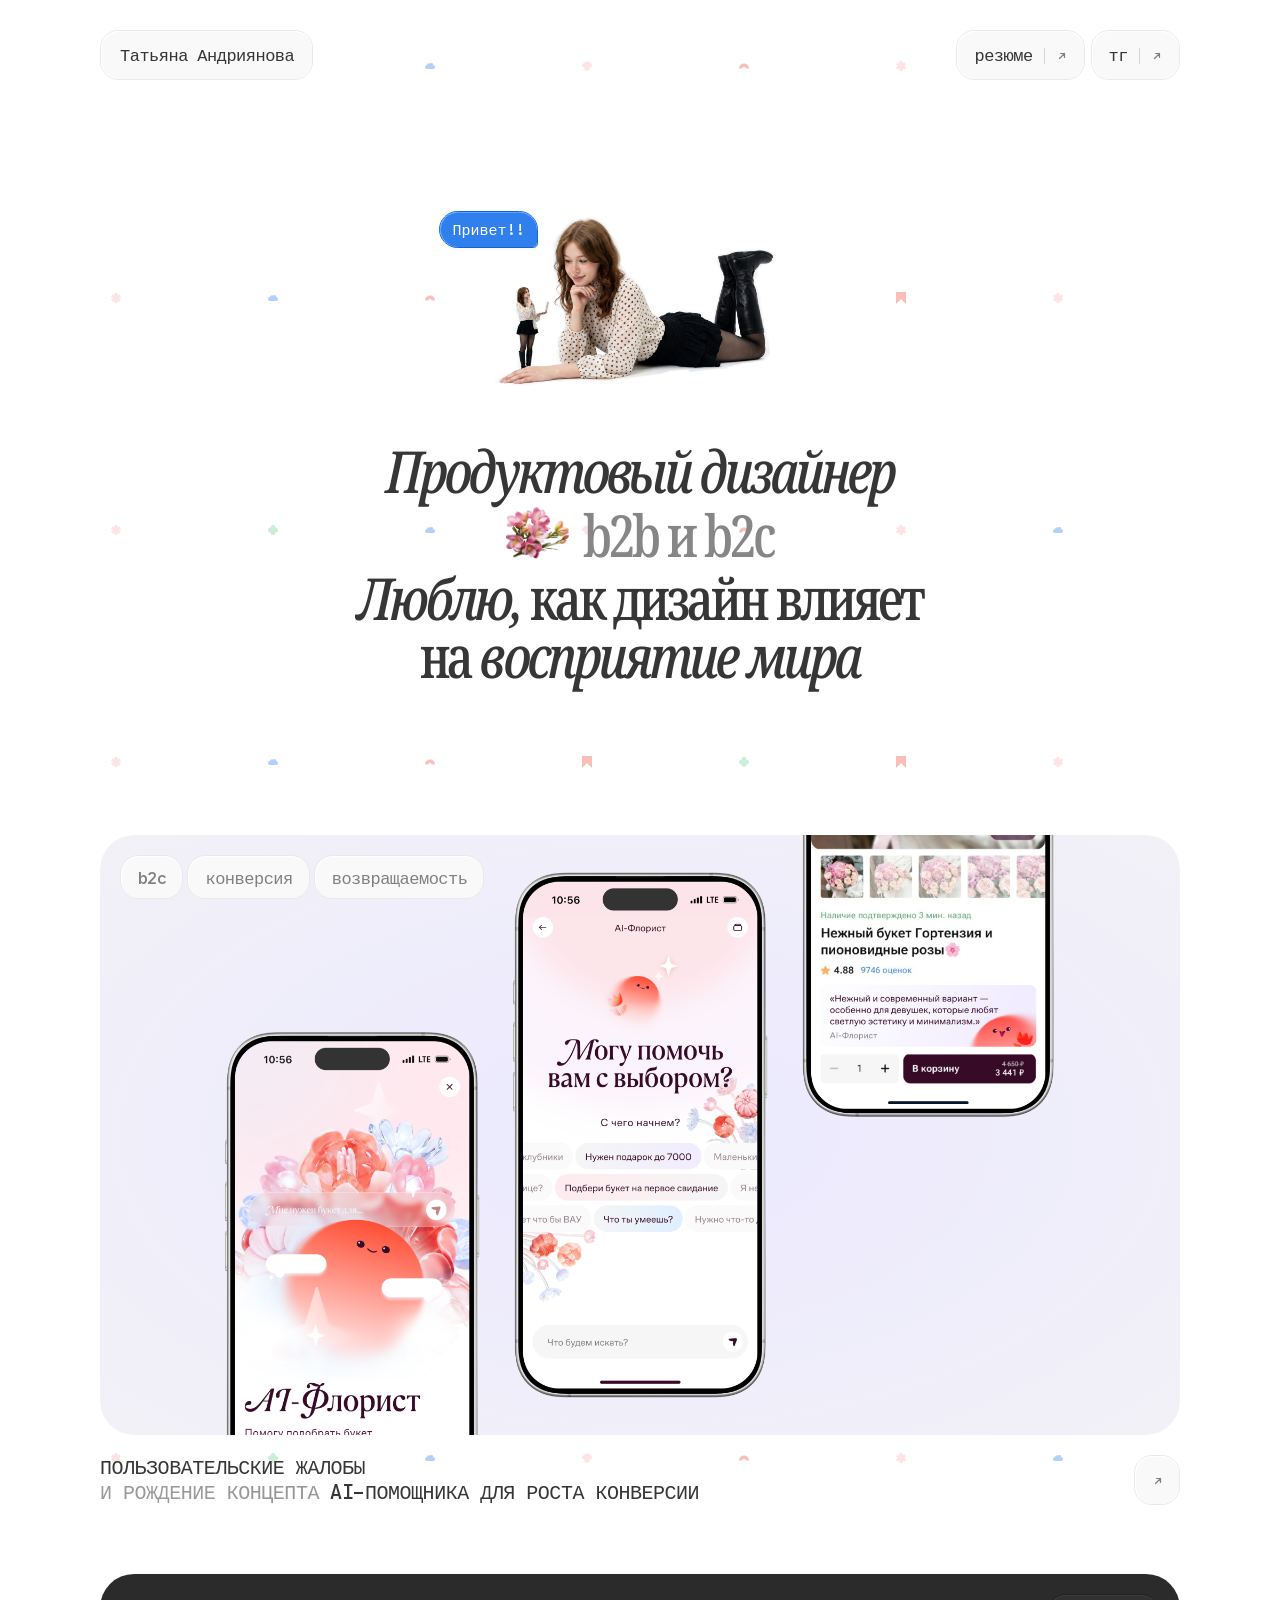
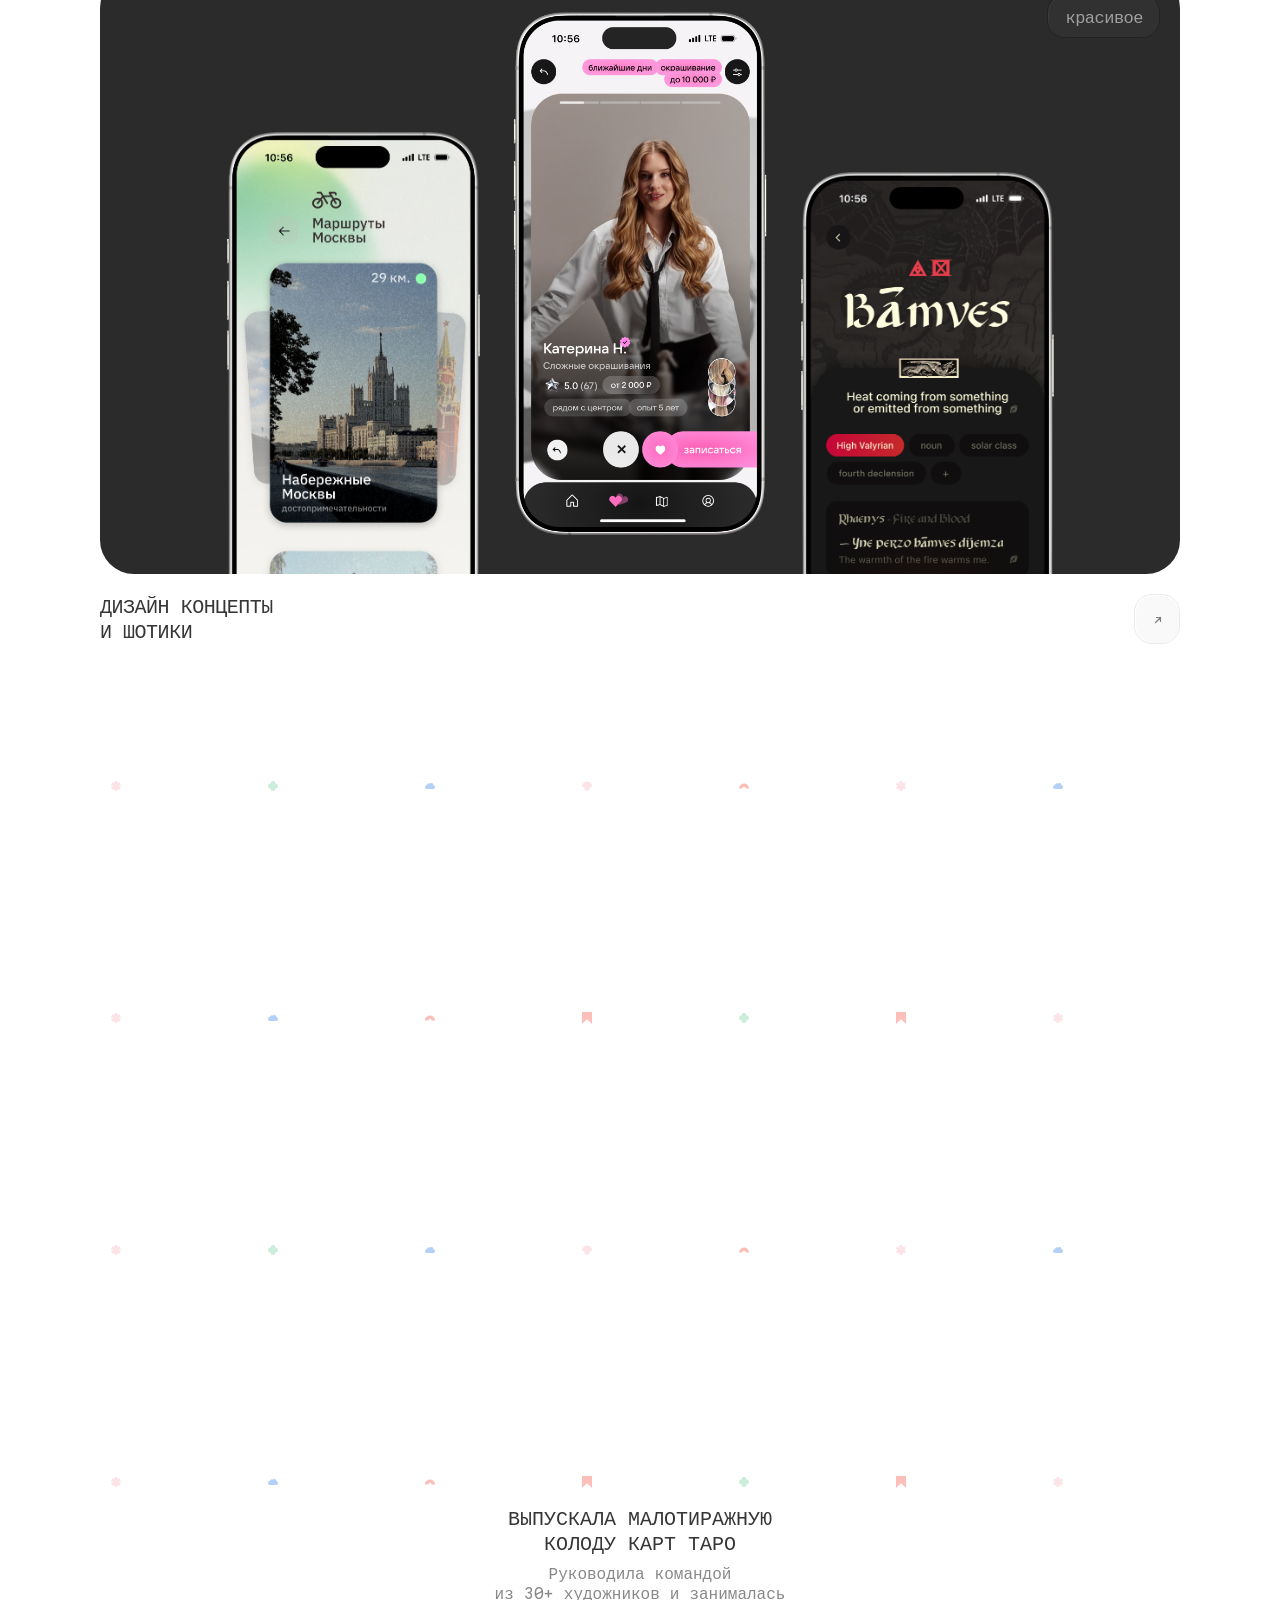
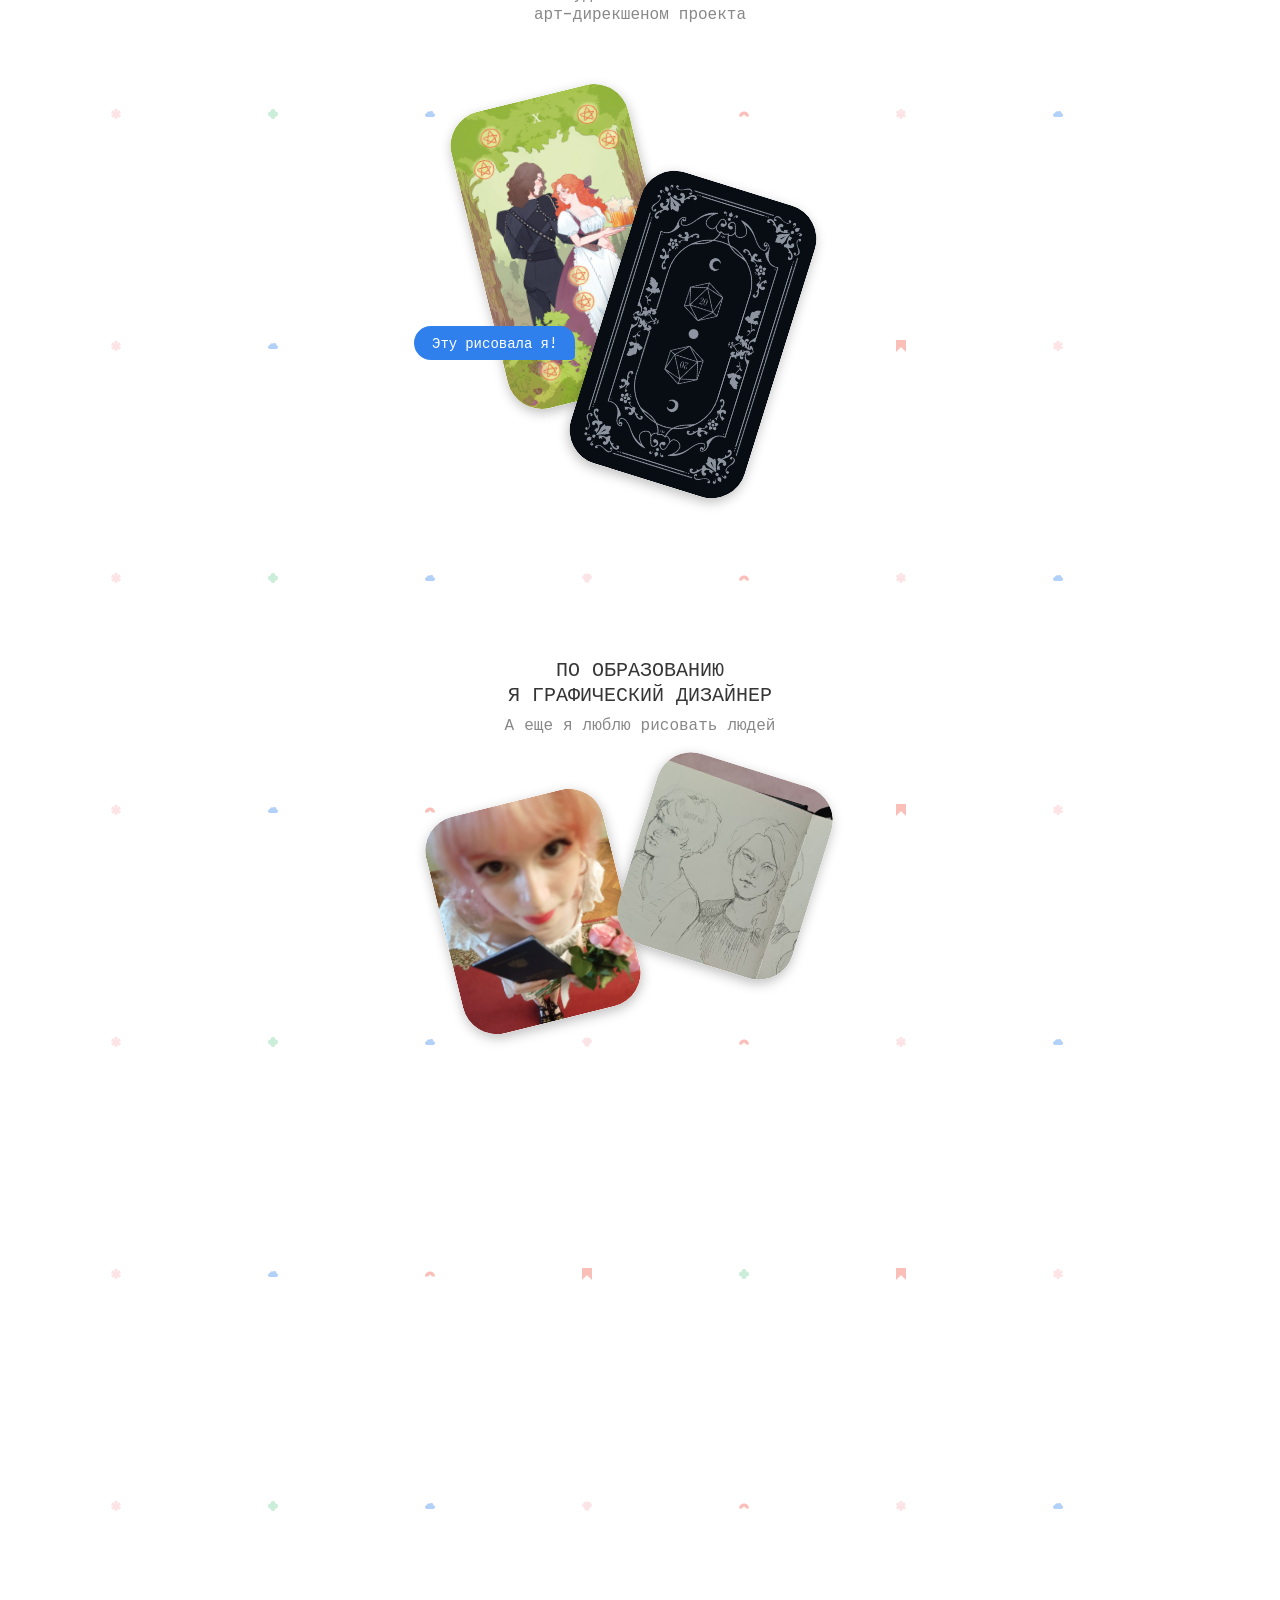
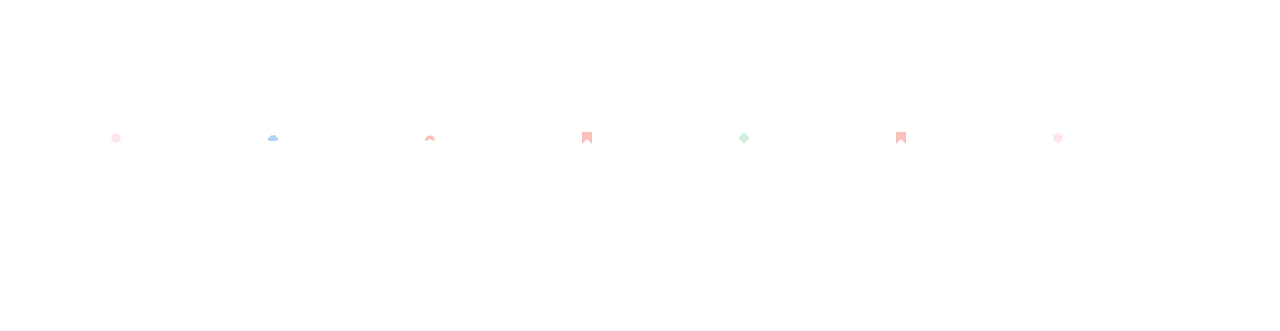
==== commit 53ce455c: "Point all resume links to Google Drive PDF. Co-authored-by: Cursor <cursoragent@cursor.com>" ====
--- a/index.html
+++ b/index.html
@@ -1435,7 +1435,7 @@
         </section>
 
         <nav class="mobile-stub__contacts" aria-label="Контакты" data-node-id="571:283">
-          <a class="btn" href="https://disk.yandex.ru/i/4BlwQLRkXn8ZWQ" target="_blank" rel="noopener noreferrer">
+          <a class="btn" href="https://drive.google.com/file/d/1iVItnnFCTWVe8dg9-jJUB8fxiBBpxONL/view?usp=sharing" target="_blank" rel="noopener noreferrer">
             <span class="btn__inner">
               <span class="btn__text">резюме</span>
               <span class="btn__sep" aria-hidden="true"></span>
@@ -1488,7 +1488,7 @@
         <span class="btn__inner"><span class="btn__text">Татьяна Андриянова</span></span>
       </a>
       <div class="nav__links" data-node-id="441:1566">
-        <a class="btn" href="https://disk.yandex.ru/i/4BlwQLRkXn8ZWQ" target="_blank" rel="noopener noreferrer">
+        <a class="btn" href="https://drive.google.com/file/d/1iVItnnFCTWVe8dg9-jJUB8fxiBBpxONL/view?usp=sharing" target="_blank" rel="noopener noreferrer">
           <span class="btn__inner">
             <span class="btn__text">резюме</span>
             <span class="btn__sep" aria-hidden="true"></span>
@@ -1718,7 +1718,7 @@
             </div>
           </div>
           <div class="footer__links nav__links" data-node-id="441:1615">
-            <a class="btn" href="https://disk.yandex.ru/i/4BlwQLRkXn8ZWQ" target="_blank" rel="noopener noreferrer">
+            <a class="btn" href="https://drive.google.com/file/d/1iVItnnFCTWVe8dg9-jJUB8fxiBBpxONL/view?usp=sharing" target="_blank" rel="noopener noreferrer">
               <span class="btn__inner">
                 <span class="btn__text">резюме</span>
                 <span class="btn__sep" aria-hidden="true"></span>
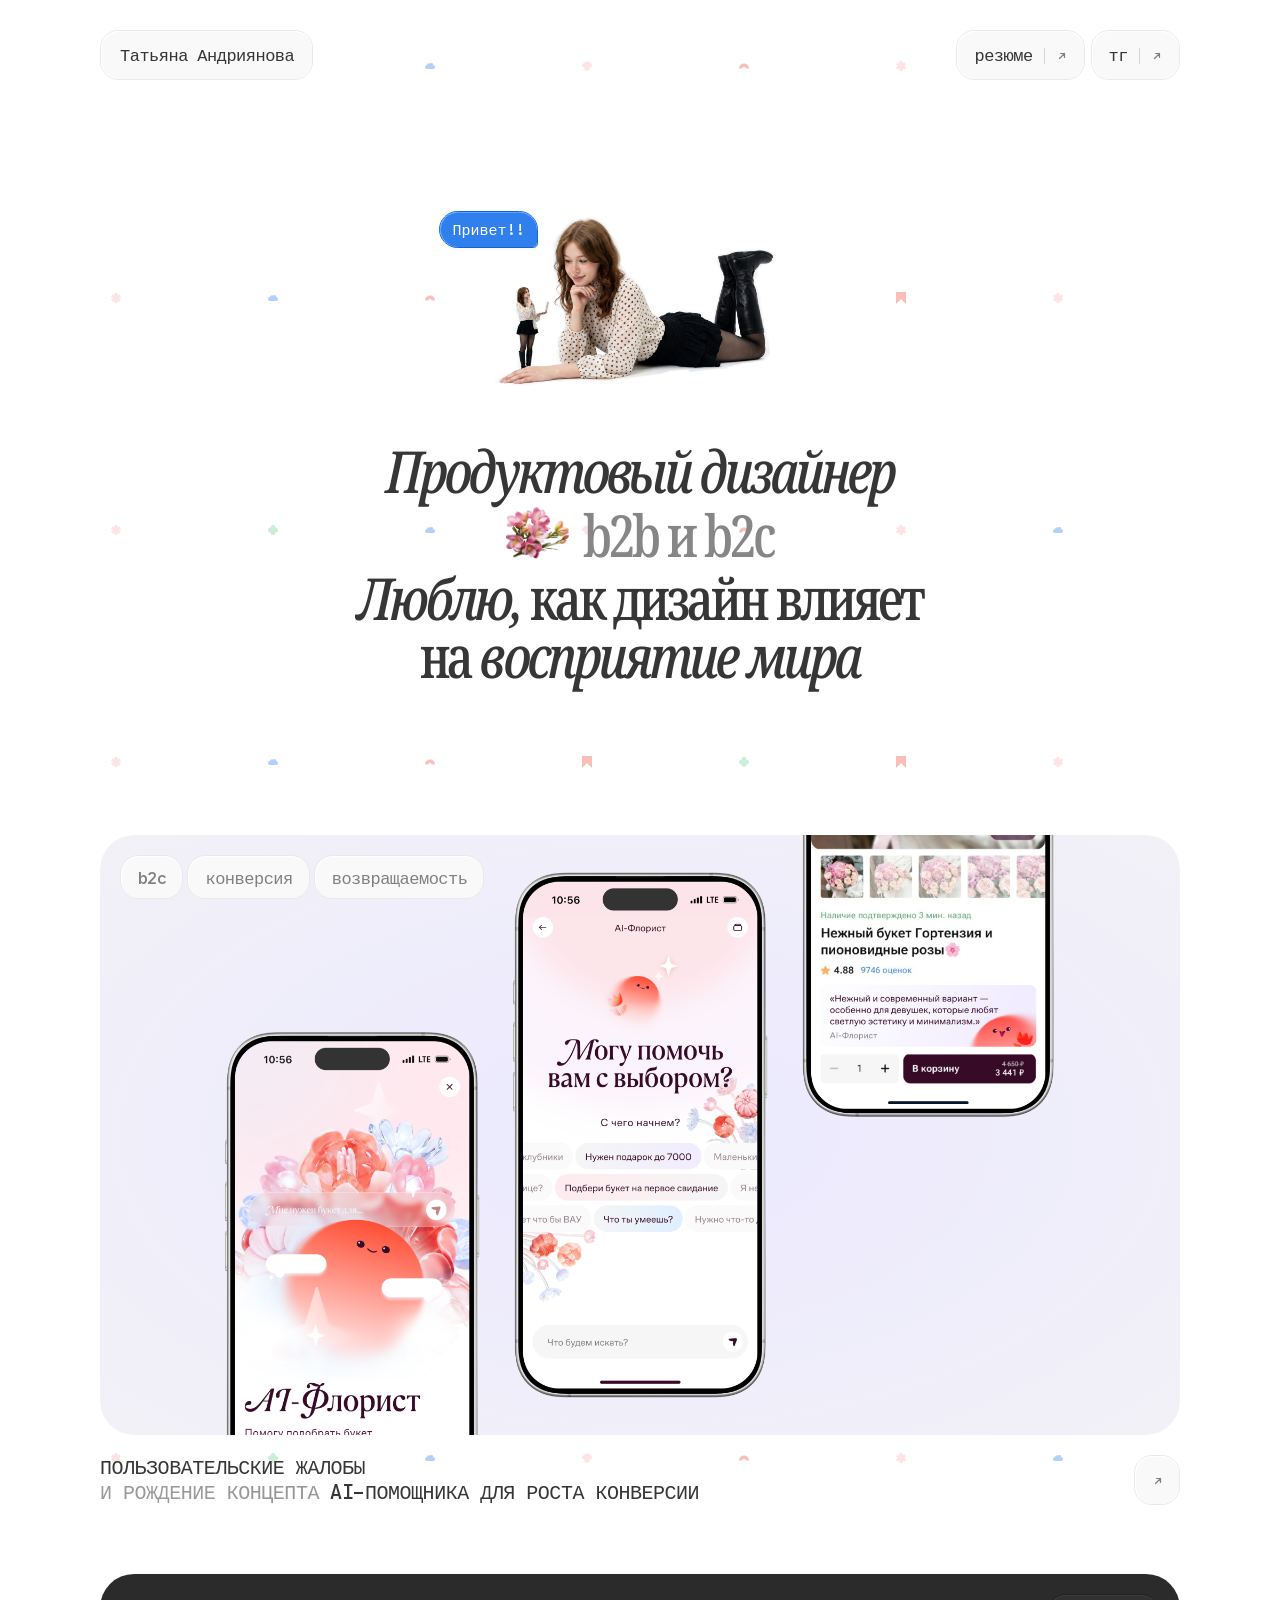
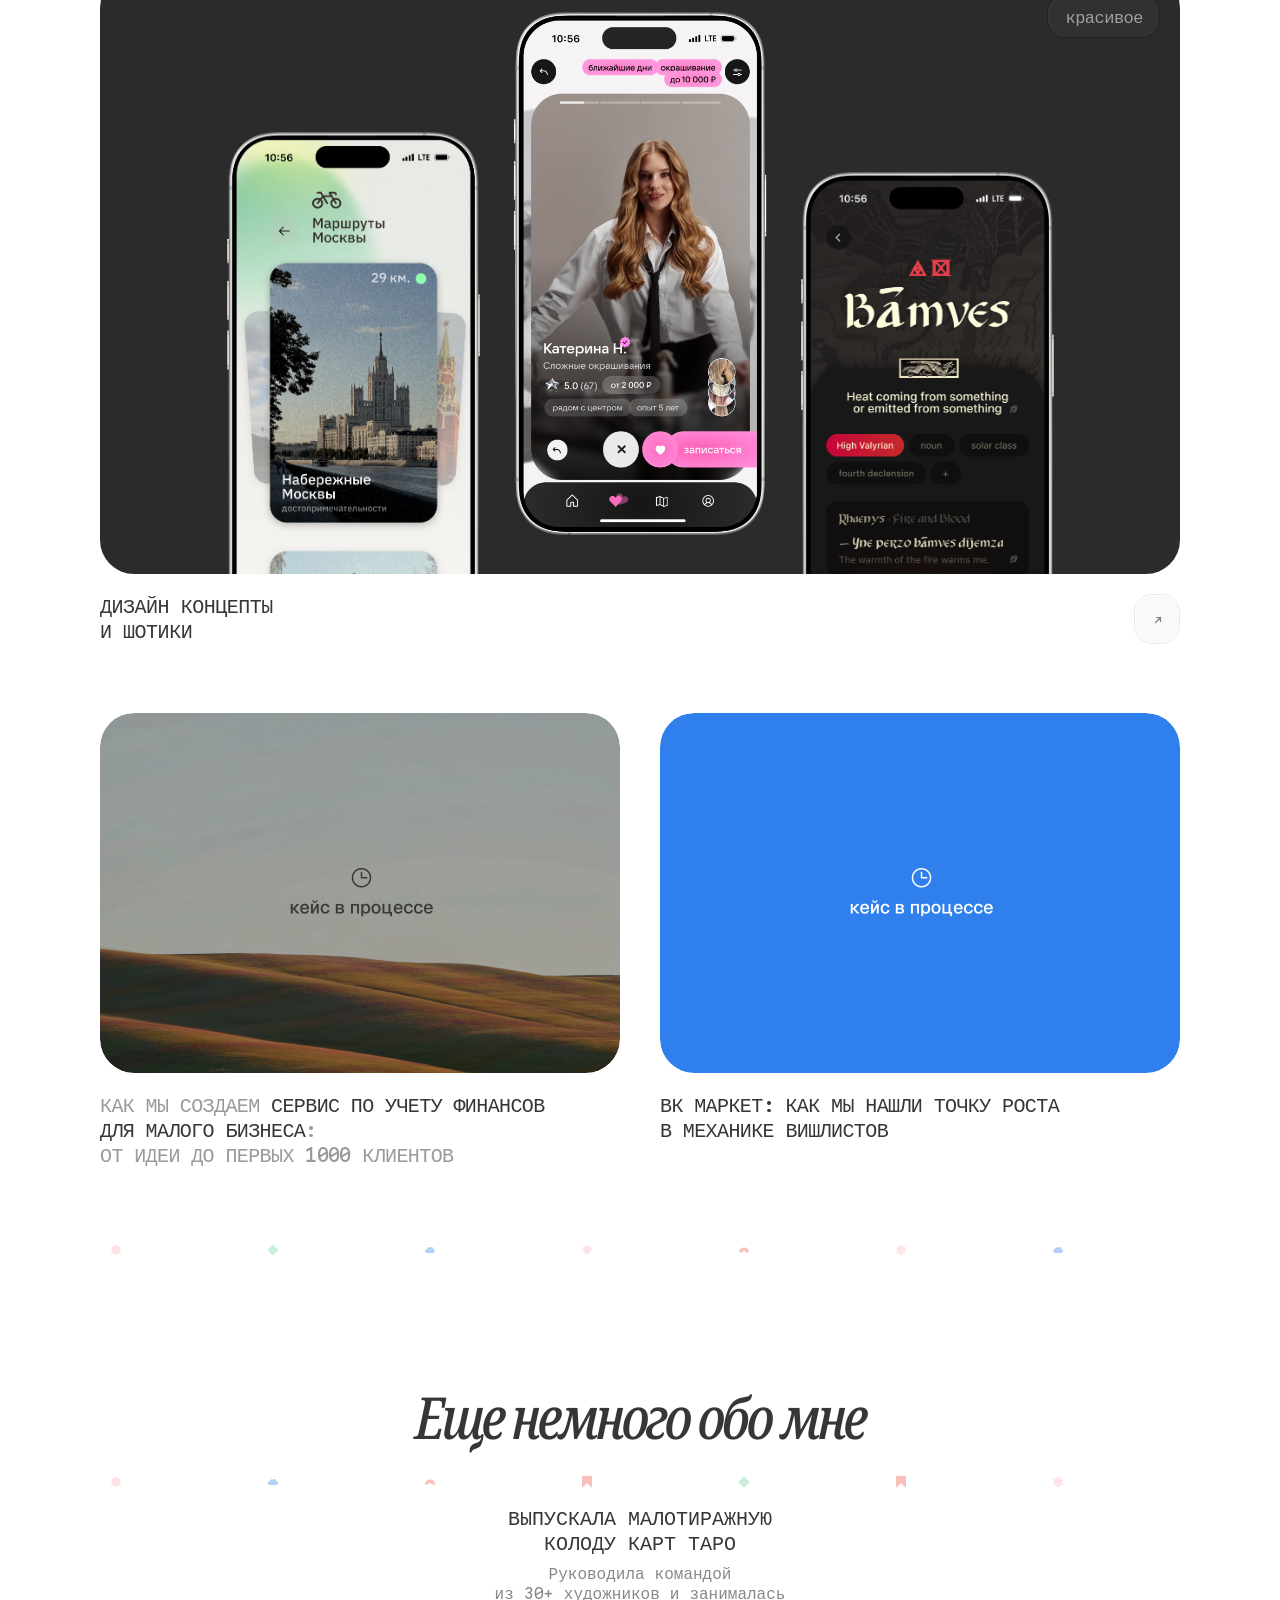
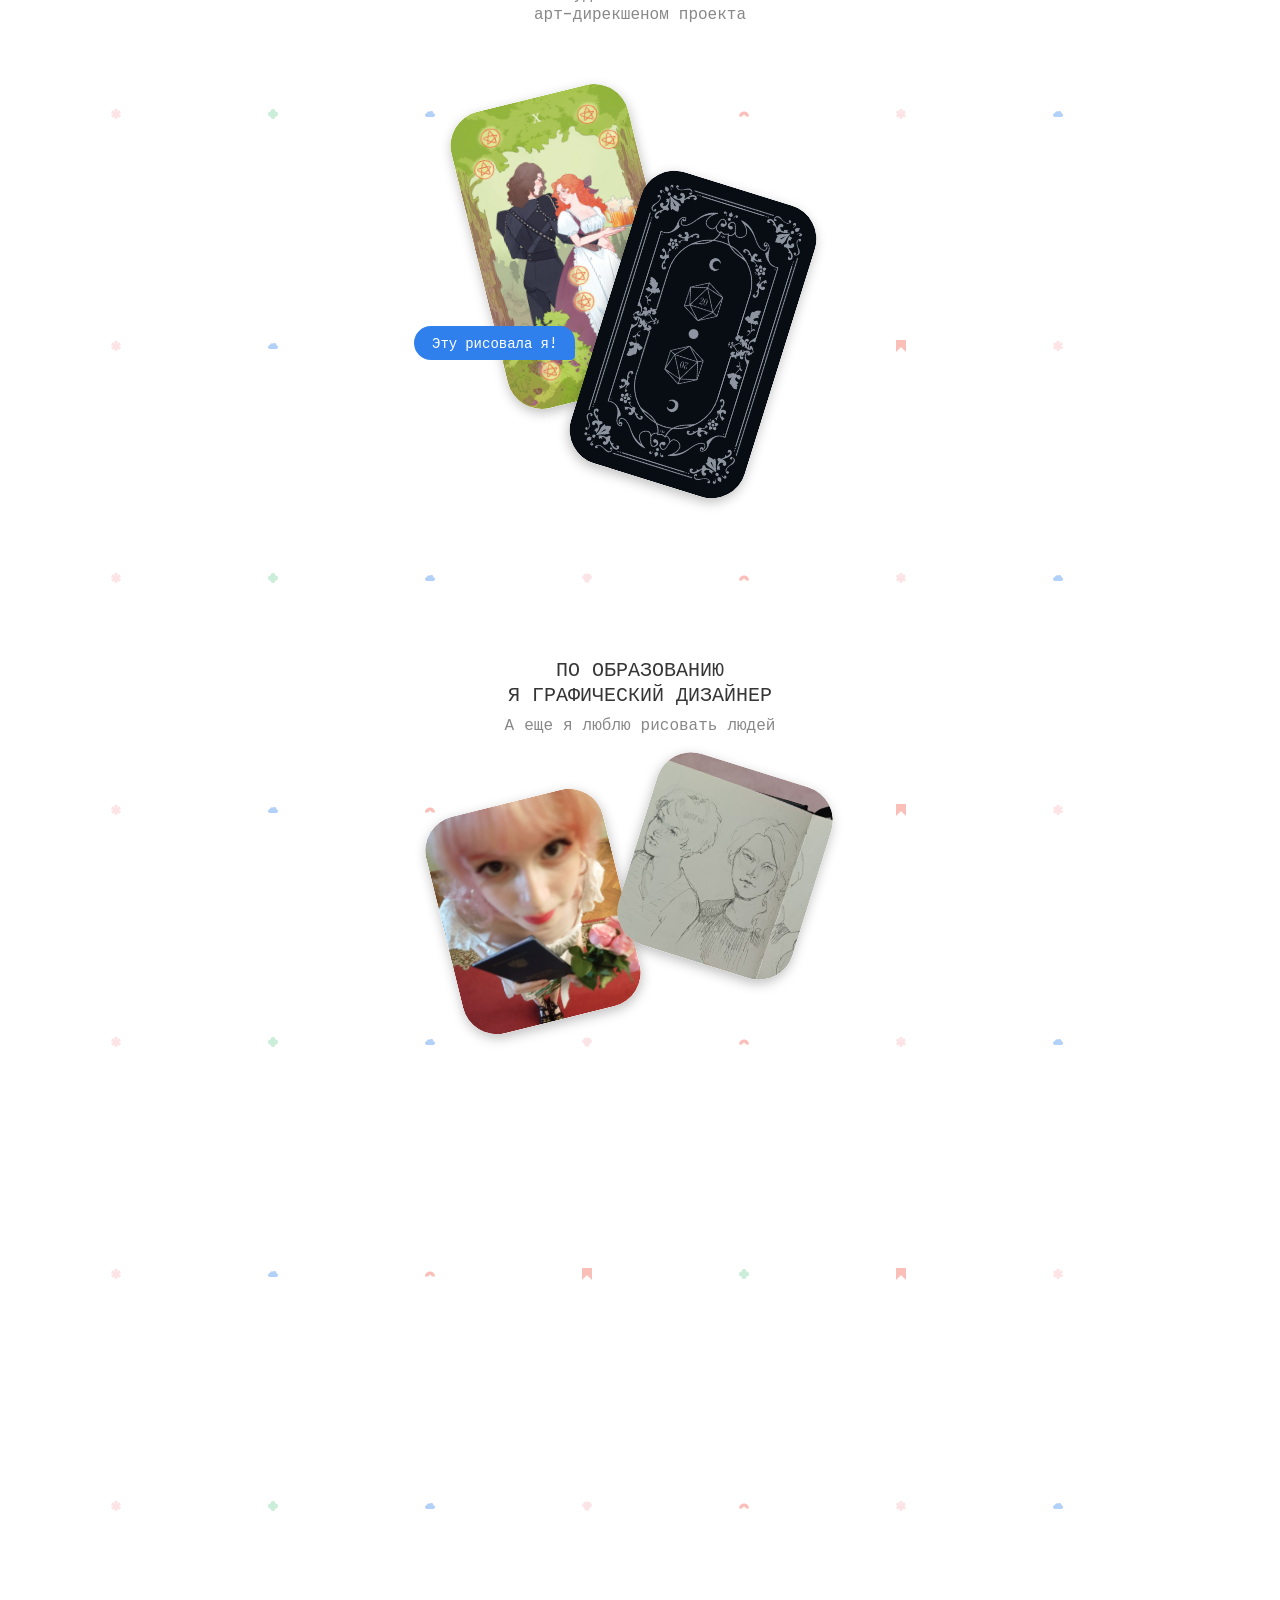
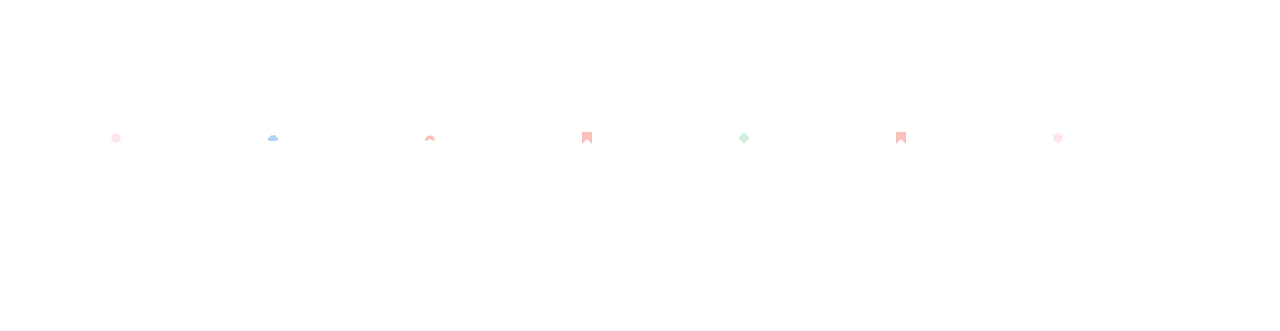
==== commit f20c9b12: "Restore Noto Serif ExtraCondensed and -5% tracking on headlines. Co-authored-by: Cursor <cursoragent" ====
--- a/index.html
+++ b/index.html
@@ -42,11 +42,21 @@
         --nav-pad-x: 100px;
         --header-offset: 80px;
         --font-headline: "Noto Serif", serif;
+        --font-headline-wdth: 62.5;
+        --font-headline-tracking: -0.05em;
         --font-body: "Google Sans Code", monospace;
         --reveal-duration: 0.65s;
         --reveal-ease: cubic-bezier(0.22, 1, 0.36, 1);
         --reveal-shift: 28px;
         --bg-pattern-width: 1700px;
+      }
+
+      .hero__title,
+      .about__title,
+      .footer__title,
+      .mobile-stub__title {
+        font-variation-settings: "wdth" var(--font-headline-wdth);
+        font-stretch: 62.5%;
       }
 
       *,
@@ -387,7 +397,7 @@
         font-weight: 500;
         font-size: 58px;
         line-height: 1;
-        letter-spacing: -2.9px;
+        letter-spacing: var(--font-headline-tracking);
         color: var(--color-text);
         text-align: center;
       }
@@ -790,7 +800,7 @@
         font-weight: 500;
         font-size: 58px;
         line-height: 1;
-        letter-spacing: -2.9px;
+        letter-spacing: var(--font-headline-tracking);
         color: var(--color-text);
         text-align: center;
         white-space: nowrap;
@@ -1216,7 +1226,7 @@
         font-weight: 500;
         font-size: 58px;
         line-height: 1;
-        letter-spacing: -2.9px;
+        letter-spacing: var(--font-headline-tracking);
         color: var(--color-text);
       }
 
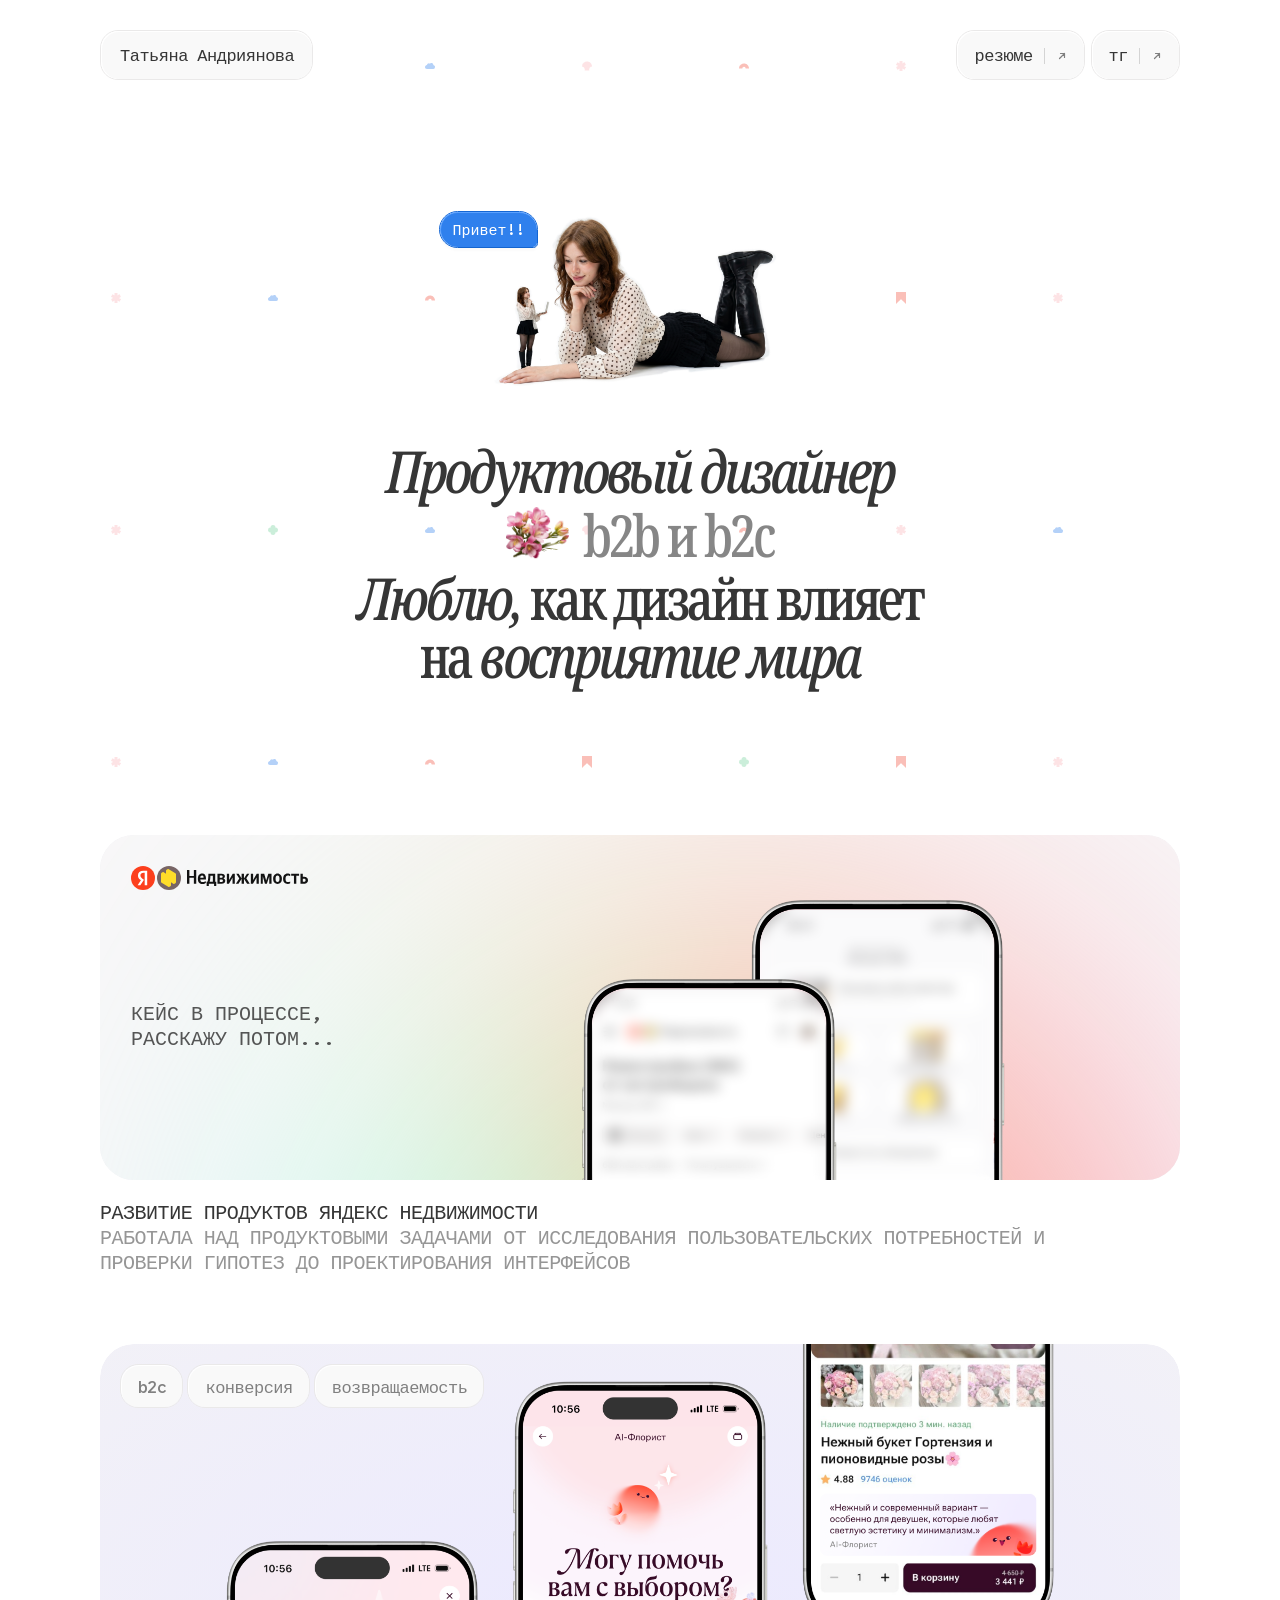
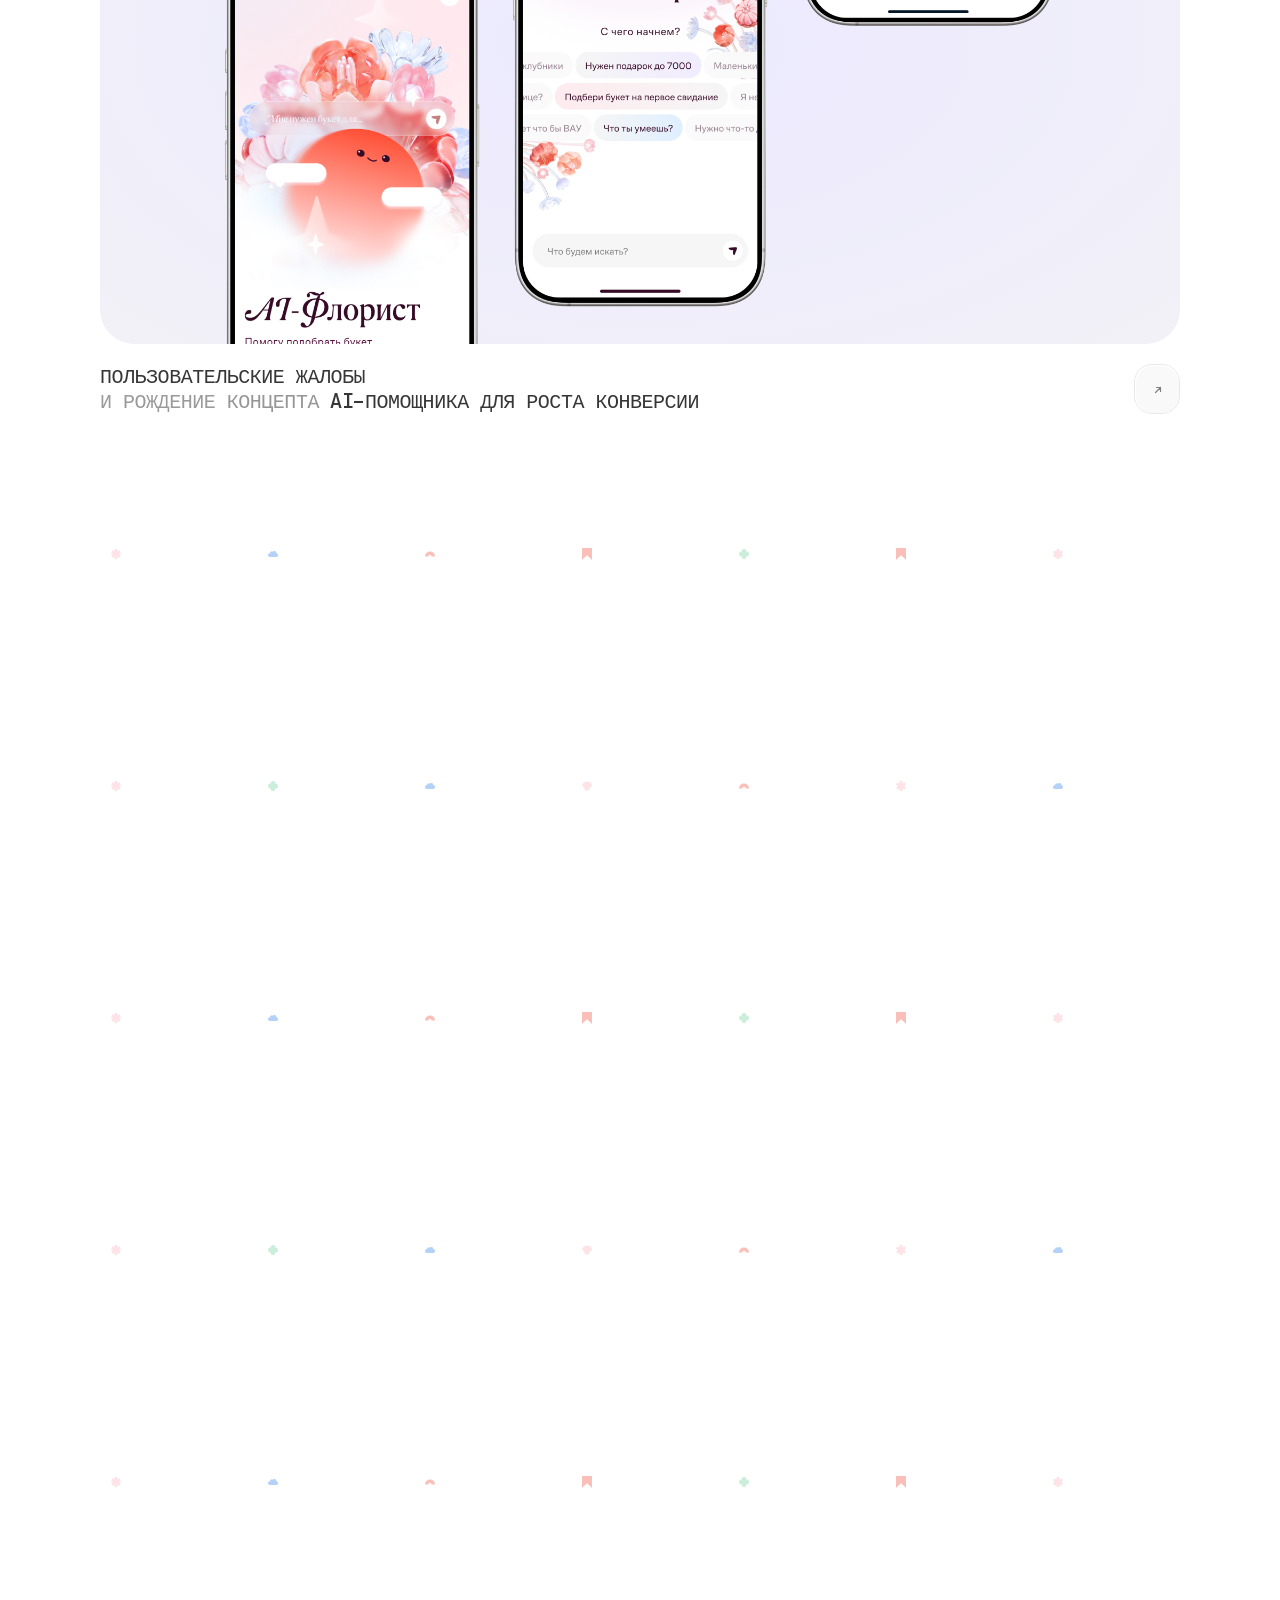
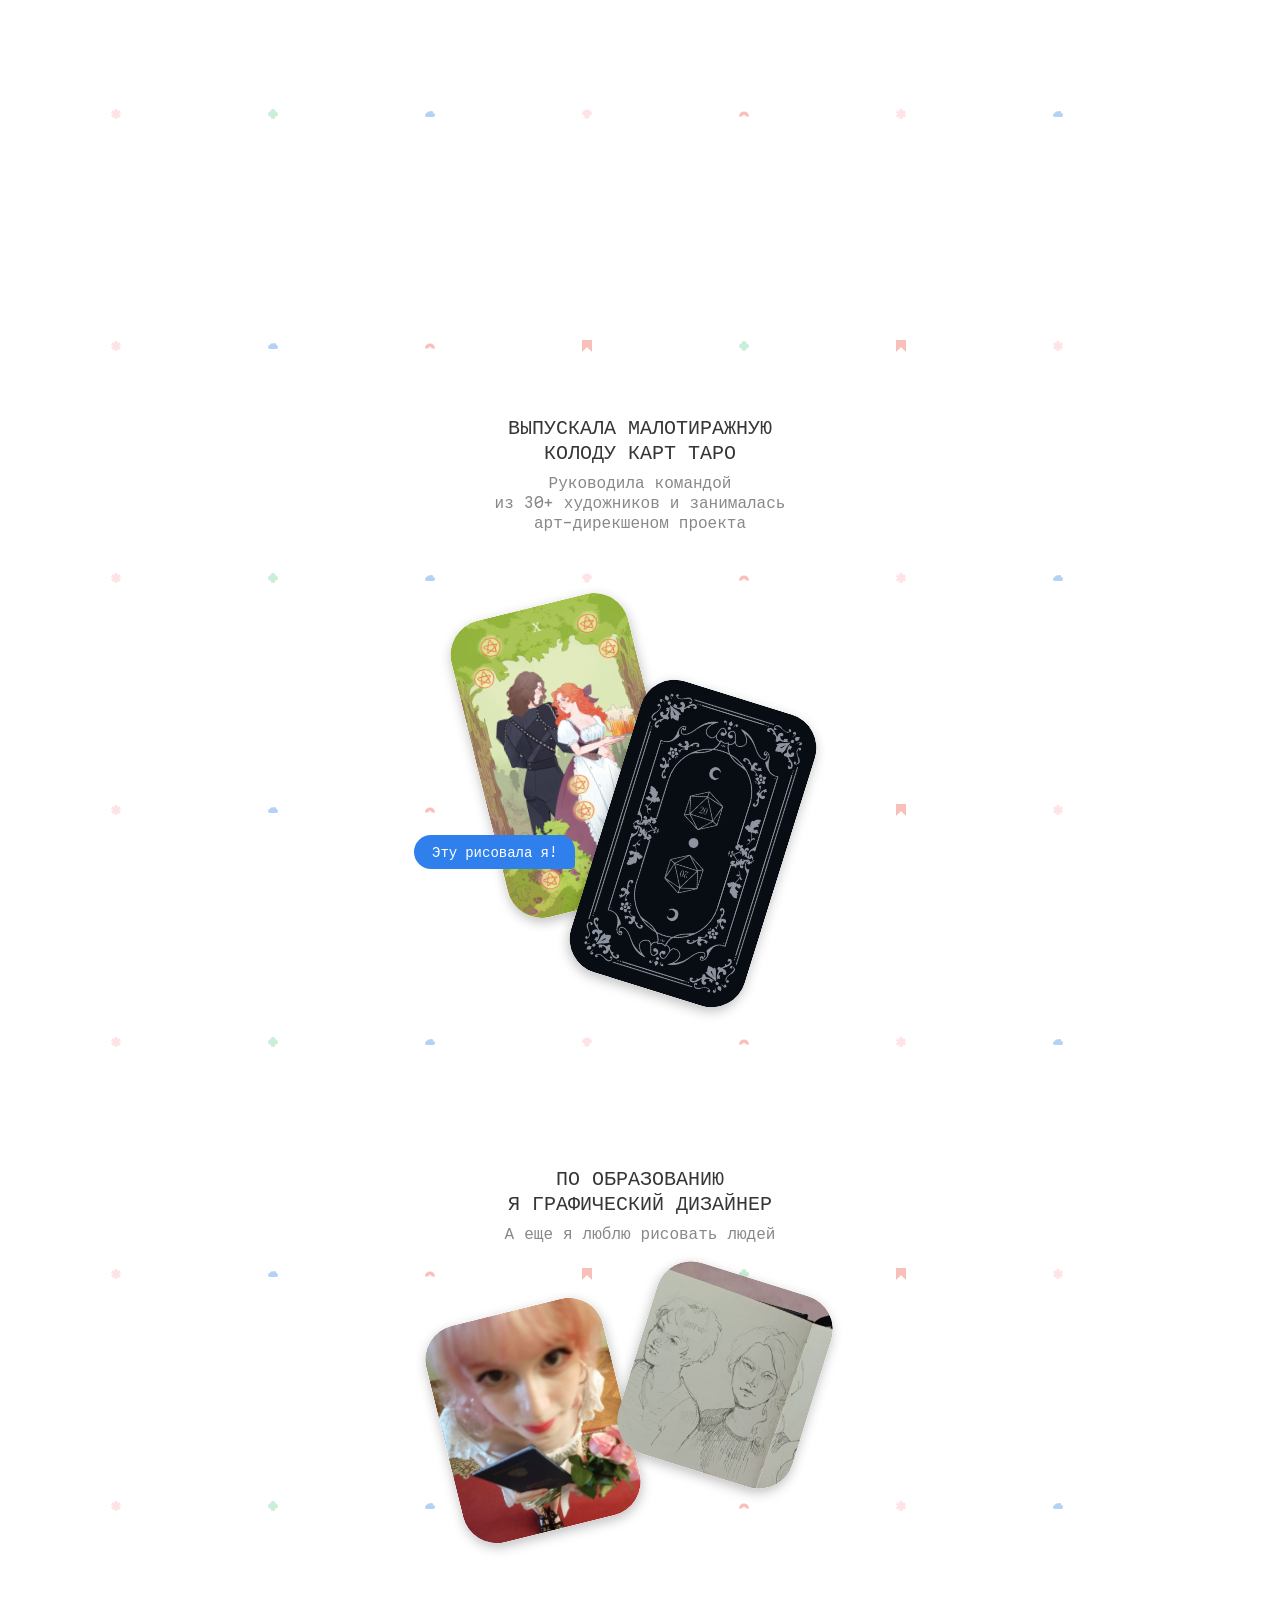
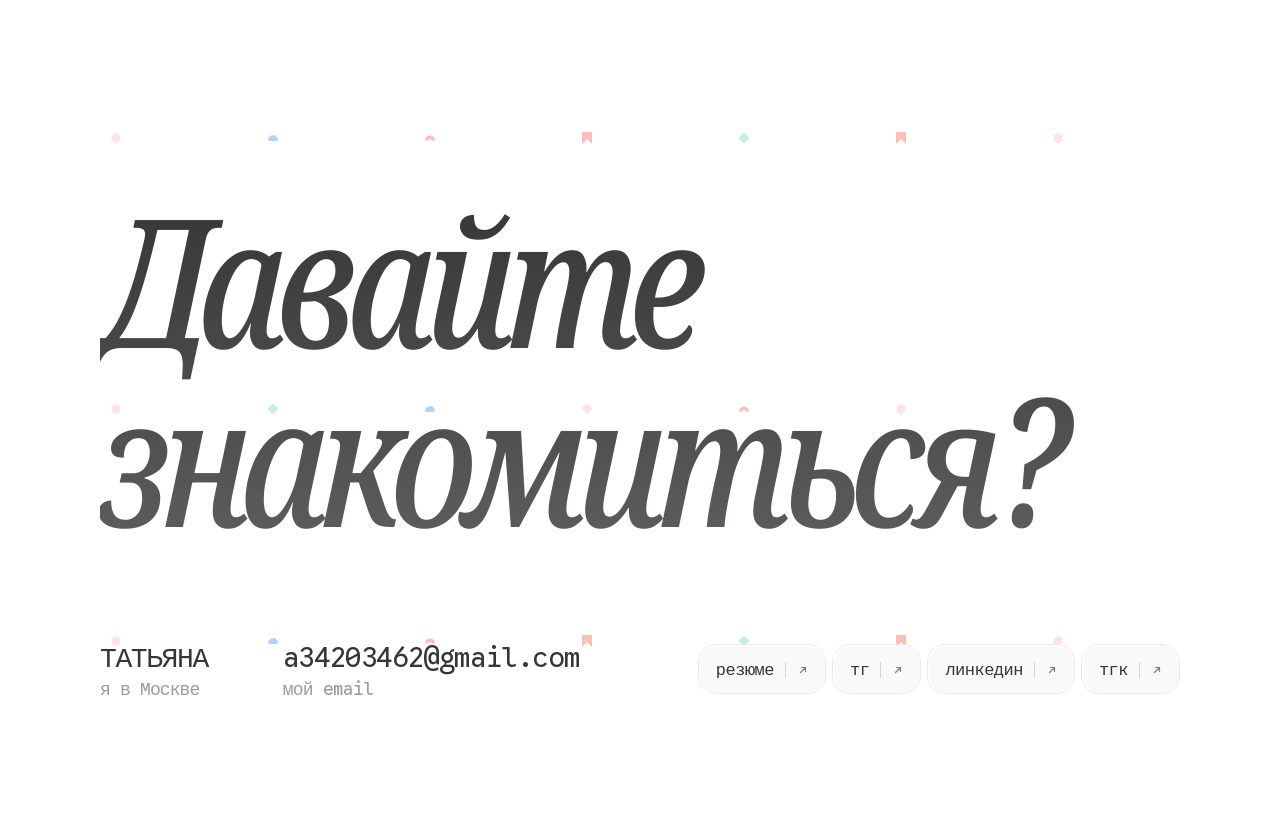
==== commit fb25afef: "Add Yandex Realty portfolio case from Figma" ====
--- a/index.html
+++ b/index.html
@@ -452,6 +452,163 @@
         display: inline;
       }
 
+      /* Realty case — 1701:61589 */
+      .realty-card {
+        position: relative;
+        height: 345px;
+        overflow: hidden;
+        border-radius: 34px;
+        isolation: isolate;
+      }
+
+      .realty-card__background,
+      .realty-card__background::after {
+        position: absolute;
+        inset: 0;
+      }
+
+      .realty-card__background img {
+        display: block;
+        width: 100%;
+        height: 100%;
+        object-fit: cover;
+      }
+
+      .realty-card__background::after {
+        content: "";
+        background: #f8f7f8;
+      }
+
+      .realty-card__glow {
+        position: absolute;
+        left: calc(50% - 597.2px);
+        top: -178.2px;
+      }
+
+      .realty-card__logo {
+        position: absolute;
+        top: 31px;
+        left: 31px;
+        width: 177.6px;
+        height: 24px;
+      }
+
+      .realty-card__logo img {
+        position: absolute;
+        display: block;
+      }
+
+      .realty-card__logo-circle {
+        left: 25.6px;
+        transform: scaleY(-1);
+      }
+
+      .realty-card__logo-house {
+        left: 29.884px;
+        top: 3.2784px;
+      }
+
+      .realty-card__logo-wordmark {
+        left: 56px;
+        top: 4px;
+      }
+
+      .realty-card__phone {
+        position: absolute;
+        width: 255.838px;
+        height: 525px;
+      }
+
+      .realty-card__phone--back {
+        left: calc(50% + 109px);
+        top: 65px;
+      }
+
+      .realty-card__phone--front {
+        left: calc(50% - 59px);
+        top: 144px;
+      }
+
+      .realty-card__phone-frame {
+        display: block;
+        width: 255.838px;
+        height: 525px;
+        object-fit: cover;
+      }
+
+      .realty-card__screen {
+        position: absolute;
+        overflow: hidden;
+      }
+
+      .realty-card__phone--back .realty-card__screen {
+        left: 13px;
+        top: 10px;
+        width: 231px;
+        height: 486px;
+        border-radius: 33px;
+      }
+
+      .realty-card__phone--back .realty-card__screen img {
+        position: absolute;
+        top: 0.02%;
+        width: 100%;
+        height: 103.03%;
+      }
+
+      .realty-card__phone--front .realty-card__screen {
+        left: 11px;
+        top: 10px;
+        width: 234px;
+        height: 505px;
+        border-radius: 44px;
+      }
+
+      .realty-card__phone--front .realty-card__screen img {
+        display: block;
+        width: 100%;
+        height: 100%;
+        object-fit: cover;
+      }
+
+      .realty-card__blur {
+        position: absolute;
+        left: 11px;
+        top: 10px;
+        width: 234px;
+        border-radius: 36px 35px 0 0;
+        background: rgba(255, 255, 255, 0.5);
+        -webkit-backdrop-filter: blur(6.35px);
+        backdrop-filter: blur(6.35px);
+      }
+
+      .realty-card__phone--back .realty-card__blur {
+        height: 282px;
+      }
+
+      .realty-card__phone--front .realty-card__blur {
+        height: 197px;
+      }
+
+      .realty-card__message {
+        position: absolute;
+        left: 31px;
+        top: 166px;
+        width: 258px;
+        margin: 0;
+        font-size: 20px;
+        font-weight: 500;
+        line-height: normal;
+        text-transform: uppercase;
+        color: rgba(54, 54, 54, 0.84);
+      }
+
+      .case--realty .case__caption {
+        width: 100%;
+        max-width: 1036px;
+        background: var(--color-white);
+      }
+
       /* Cases — 441:1571 */
       .cases {
         max-width: var(--container);
@@ -1445,7 +1602,7 @@
         </section>
 
         <nav class="mobile-stub__contacts" aria-label="Контакты" data-node-id="571:283">
-          <a class="btn" href="https://drive.google.com/file/d/1iVItnnFCTWVe8dg9-jJUB8fxiBBpxONL/view?usp=sharing" target="_blank" rel="noopener noreferrer">
+          <a class="btn" href="https://drive.google.com/file/d/1Fuejk76Cb6DFa8oRoM9vkfiwIT39XCVa/view?usp=sharing" target="_blank" rel="noopener noreferrer">
             <span class="btn__inner">
               <span class="btn__text">резюме</span>
               <span class="btn__sep" aria-hidden="true"></span>
@@ -1498,7 +1655,7 @@
         <span class="btn__inner"><span class="btn__text">Татьяна Андриянова</span></span>
       </a>
       <div class="nav__links" data-node-id="441:1566">
-        <a class="btn" href="https://drive.google.com/file/d/1iVItnnFCTWVe8dg9-jJUB8fxiBBpxONL/view?usp=sharing" target="_blank" rel="noopener noreferrer">
+        <a class="btn" href="https://drive.google.com/file/d/1Fuejk76Cb6DFa8oRoM9vkfiwIT39XCVa/view?usp=sharing" target="_blank" rel="noopener noreferrer">
           <span class="btn__inner">
             <span class="btn__text">резюме</span>
             <span class="btn__sep" aria-hidden="true"></span>
@@ -1560,6 +1717,40 @@
       </section>
 
       <section class="cases" data-node-id="441:1571">
+        <article class="case case--realty js-reveal" data-reveal-delay="160" data-node-id="1701:61589" aria-labelledby="realty-case-title">
+          <div class="realty-card" data-node-id="1701:61590">
+            <div class="realty-card__background" aria-hidden="true">
+              <img src="assets/case-concepts/rec-1.png" alt="" />
+            </div>
+            <img class="realty-card__glow" src="assets/realty/realty-card-glow.svg" alt="" aria-hidden="true" />
+            <div class="realty-card__phone realty-card__phone--back" aria-hidden="true">
+              <img class="realty-card__phone-frame" src="assets/case-ai/hero-phone-2.png" alt="" width="256" height="525" />
+              <div class="realty-card__screen">
+                <img src="assets/realty/realty-screen-back.png" alt="" />
+              </div>
+              <div class="realty-card__blur"></div>
+            </div>
+            <div class="realty-card__phone realty-card__phone--front" aria-hidden="true">
+              <img class="realty-card__phone-frame" src="assets/case-ai/hero-phone-2.png" alt="" width="256" height="525" />
+              <div class="realty-card__screen">
+                <img src="assets/realty/realty-screen-front.png" alt="" />
+              </div>
+              <div class="realty-card__blur"></div>
+            </div>
+            <p class="realty-card__message">Кейс в процессе, расскажу потом...</p>
+            <div class="realty-card__logo" role="img" aria-label="Яндекс Недвижимость">
+              <img class="realty-card__logo-circle" src="assets/realty/realty-logo-circle.svg" alt="" />
+              <img class="realty-card__logo-house" src="assets/realty/realty-logo-house.svg" alt="" />
+              <img class="realty-card__logo-wordmark" src="assets/realty/realty-logo-wordmark.svg" alt="" />
+              <img src="assets/realty/realty-logo-yandex.svg" alt="" />
+            </div>
+          </div>
+          <div class="case__caption">
+            <h2 class="case__caption-line" id="realty-case-title">Развитие продуктов Яндекс Недвижимости</h2>
+            <p class="case__caption-line case__caption--gray">Работала над продуктовыми задачами от исследования пользовательских потребностей и проверки гипотез до проектирования интерфейсов</p>
+          </div>
+        </article>
+
         <article class="case js-reveal" data-reveal-delay="160" data-node-id="441:1572">
           <a class="case__link" href="case-ai-florist/">
             <div class="case__frame">
@@ -1728,7 +1919,7 @@
             </div>
           </div>
           <div class="footer__links nav__links" data-node-id="441:1615">
-            <a class="btn" href="https://drive.google.com/file/d/1iVItnnFCTWVe8dg9-jJUB8fxiBBpxONL/view?usp=sharing" target="_blank" rel="noopener noreferrer">
+            <a class="btn" href="https://drive.google.com/file/d/1Fuejk76Cb6DFa8oRoM9vkfiwIT39XCVa/view?usp=sharing" target="_blank" rel="noopener noreferrer">
               <span class="btn__inner">
                 <span class="btn__text">резюме</span>
                 <span class="btn__sep" aria-hidden="true"></span>
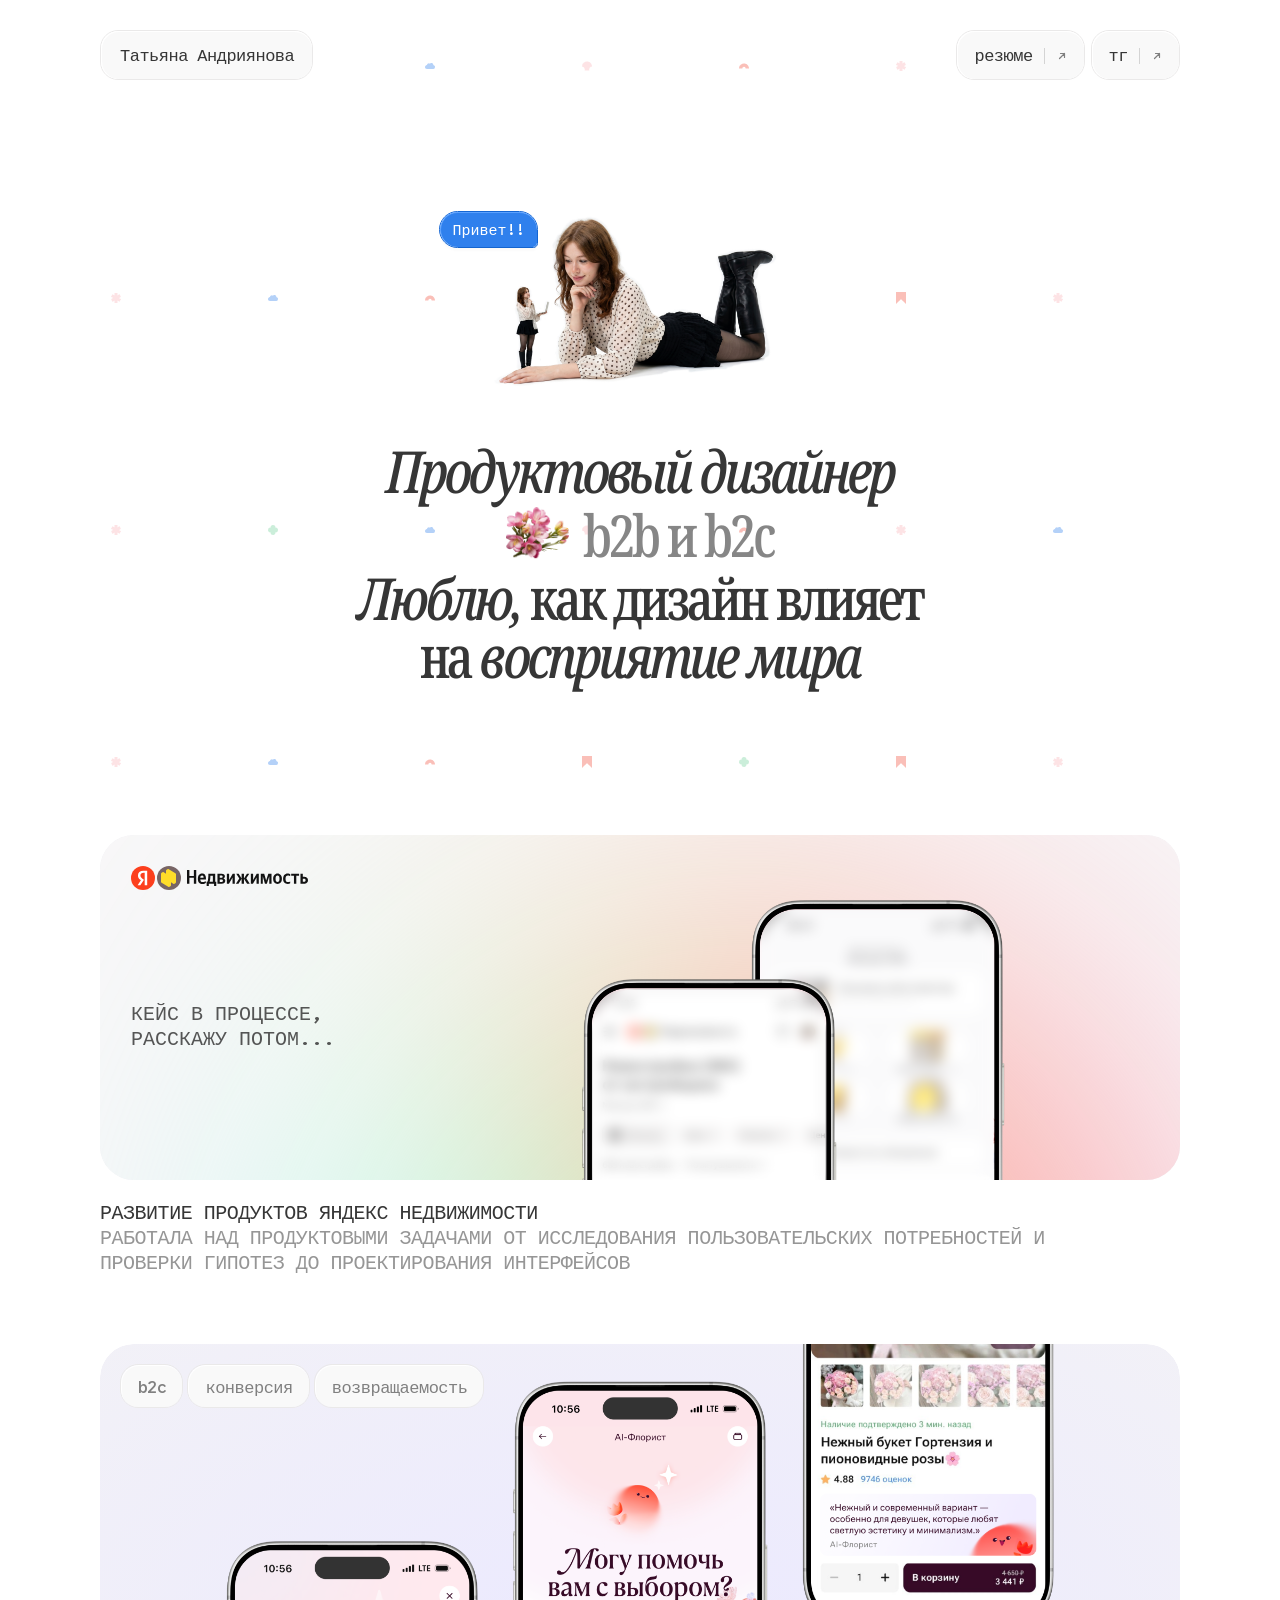
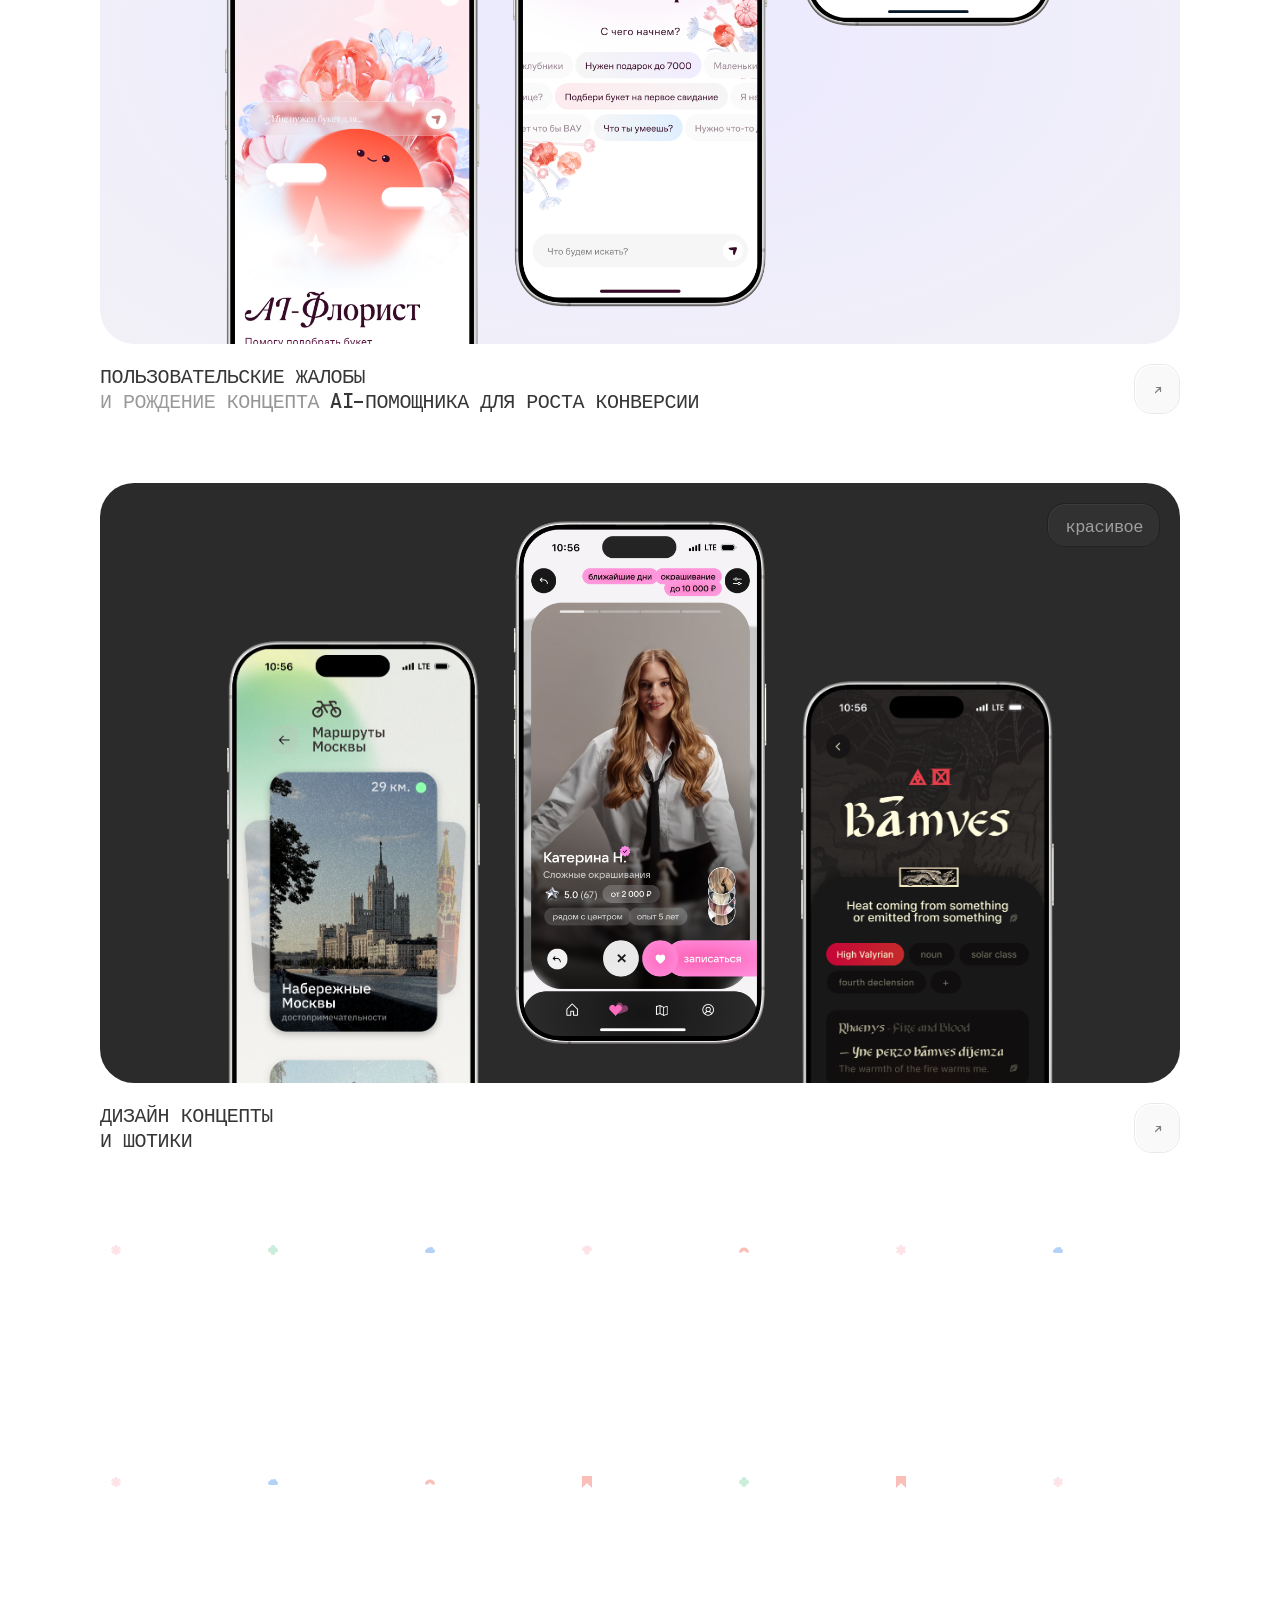
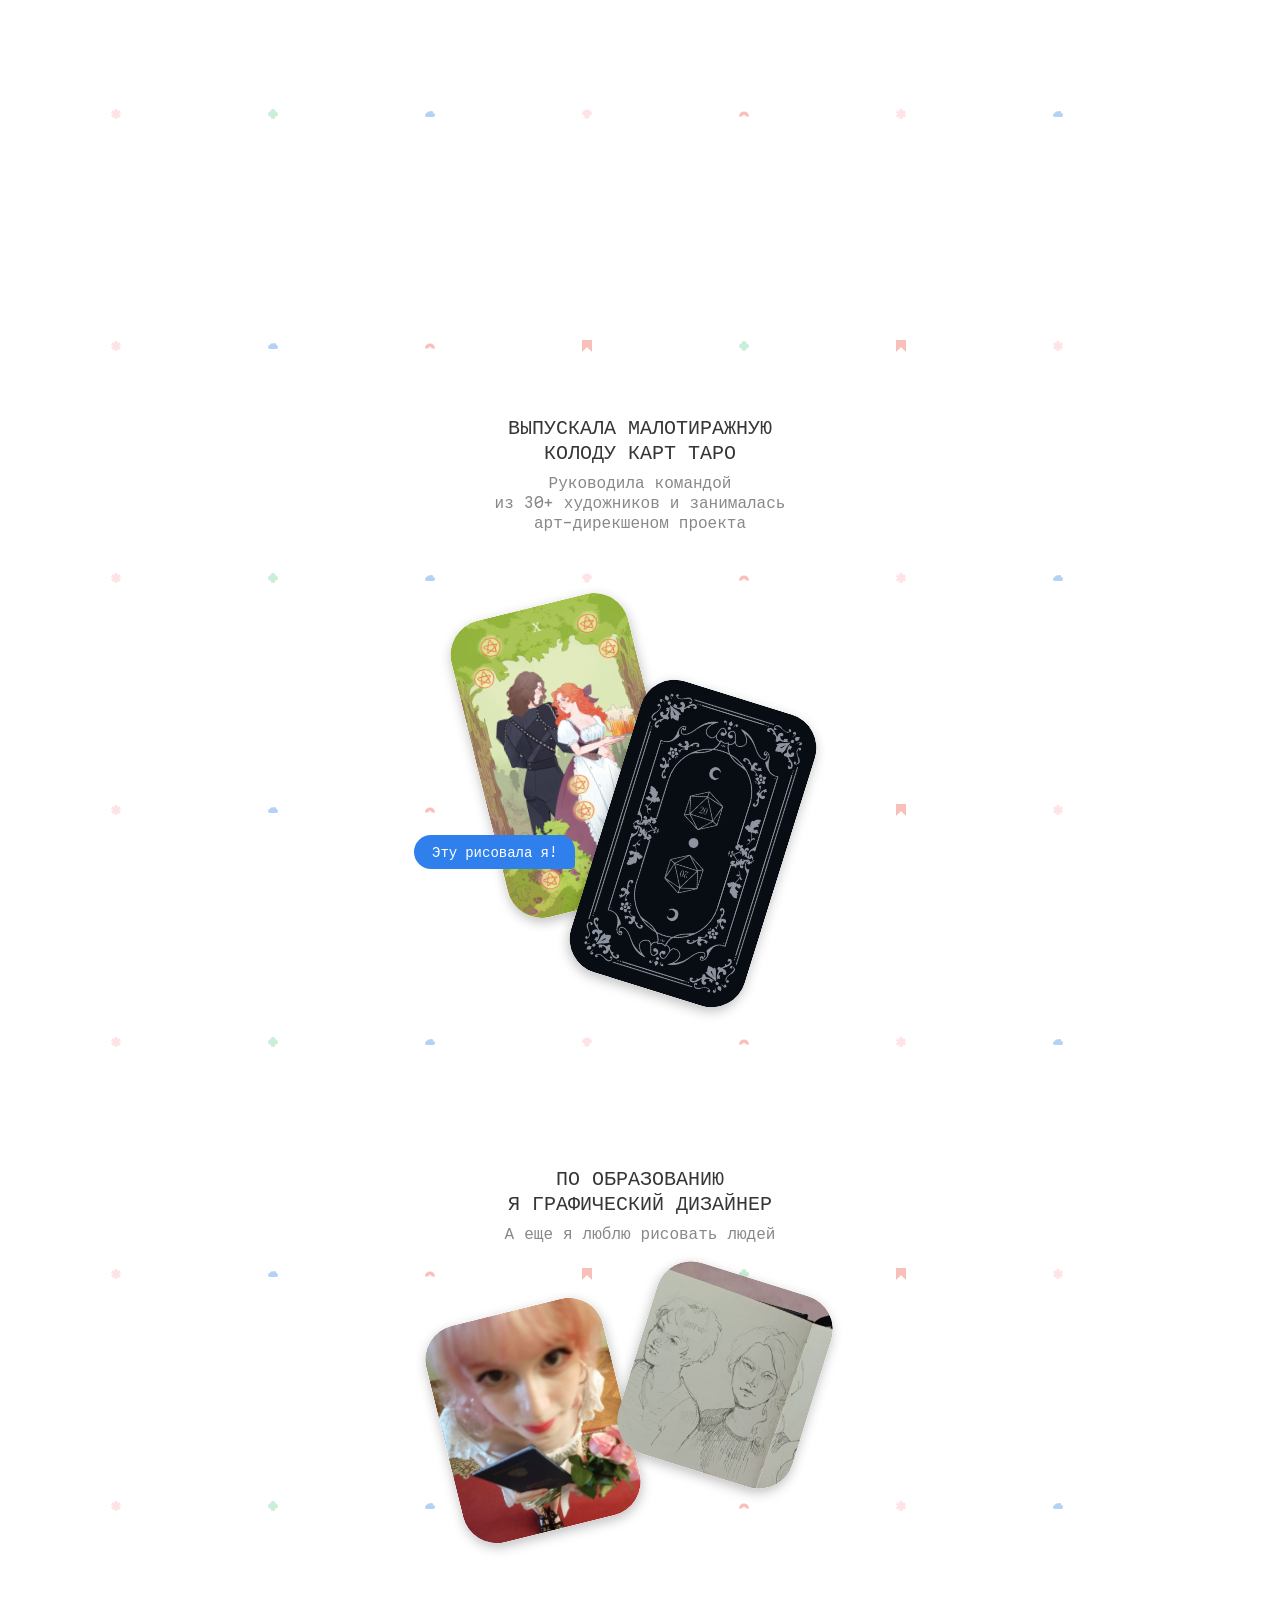
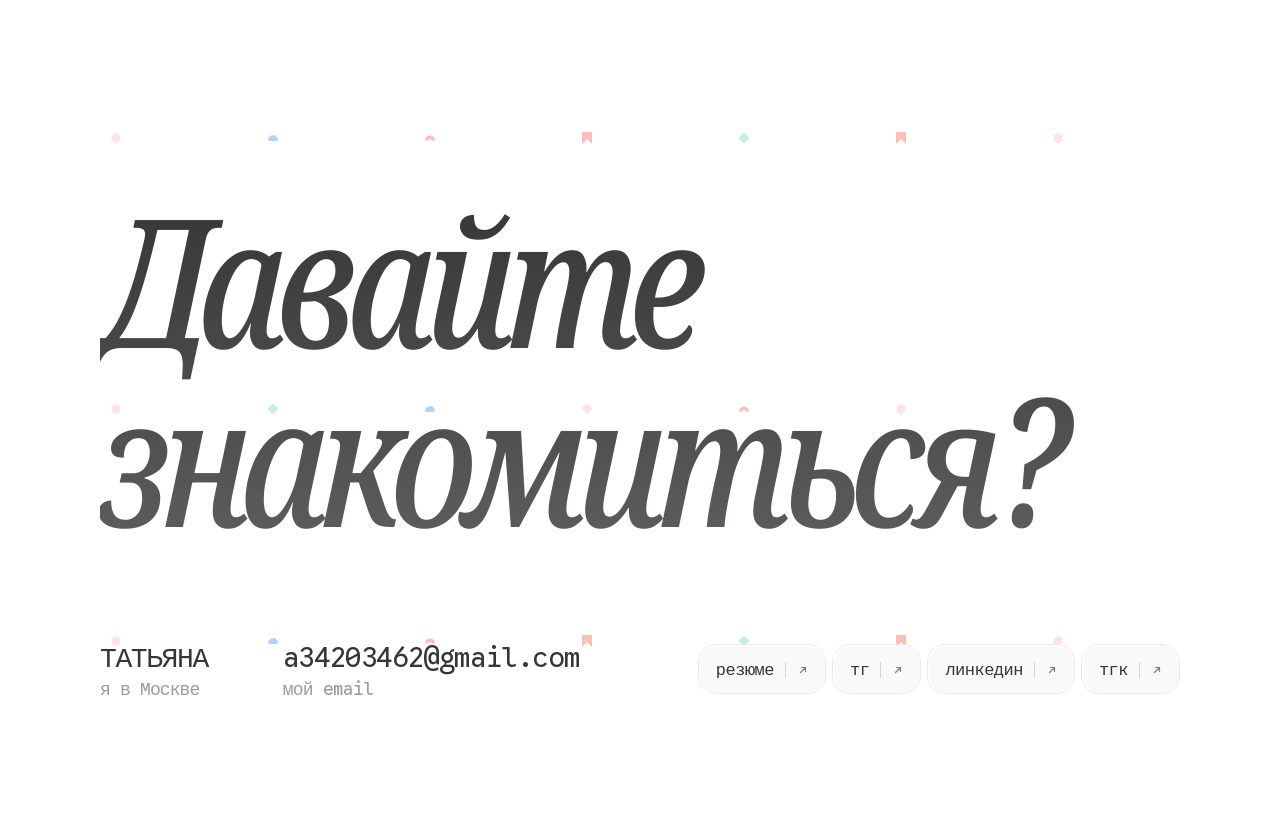
==== commit b1e1ff01: "Update resume link across all portfolio pages" ====
--- a/index.html
+++ b/index.html
@@ -1602,7 +1602,7 @@
         </section>
 
         <nav class="mobile-stub__contacts" aria-label="Контакты" data-node-id="571:283">
-          <a class="btn" href="https://drive.google.com/file/d/1Fuejk76Cb6DFa8oRoM9vkfiwIT39XCVa/view?usp=sharing" target="_blank" rel="noopener noreferrer">
+          <a class="btn" href="https://drive.google.com/file/d/1j48kQPtzKOHUbphX0UKKx8ao37DdQC0z/view?usp=sharing" target="_blank" rel="noopener noreferrer">
             <span class="btn__inner">
               <span class="btn__text">резюме</span>
               <span class="btn__sep" aria-hidden="true"></span>
@@ -1655,7 +1655,7 @@
         <span class="btn__inner"><span class="btn__text">Татьяна Андриянова</span></span>
       </a>
       <div class="nav__links" data-node-id="441:1566">
-        <a class="btn" href="https://drive.google.com/file/d/1Fuejk76Cb6DFa8oRoM9vkfiwIT39XCVa/view?usp=sharing" target="_blank" rel="noopener noreferrer">
+        <a class="btn" href="https://drive.google.com/file/d/1j48kQPtzKOHUbphX0UKKx8ao37DdQC0z/view?usp=sharing" target="_blank" rel="noopener noreferrer">
           <span class="btn__inner">
             <span class="btn__text">резюме</span>
             <span class="btn__sep" aria-hidden="true"></span>
@@ -1919,7 +1919,7 @@
             </div>
           </div>
           <div class="footer__links nav__links" data-node-id="441:1615">
-            <a class="btn" href="https://drive.google.com/file/d/1Fuejk76Cb6DFa8oRoM9vkfiwIT39XCVa/view?usp=sharing" target="_blank" rel="noopener noreferrer">
+            <a class="btn" href="https://drive.google.com/file/d/1j48kQPtzKOHUbphX0UKKx8ao37DdQC0z/view?usp=sharing" target="_blank" rel="noopener noreferrer">
               <span class="btn__inner">
                 <span class="btn__text">резюме</span>
                 <span class="btn__sep" aria-hidden="true"></span>
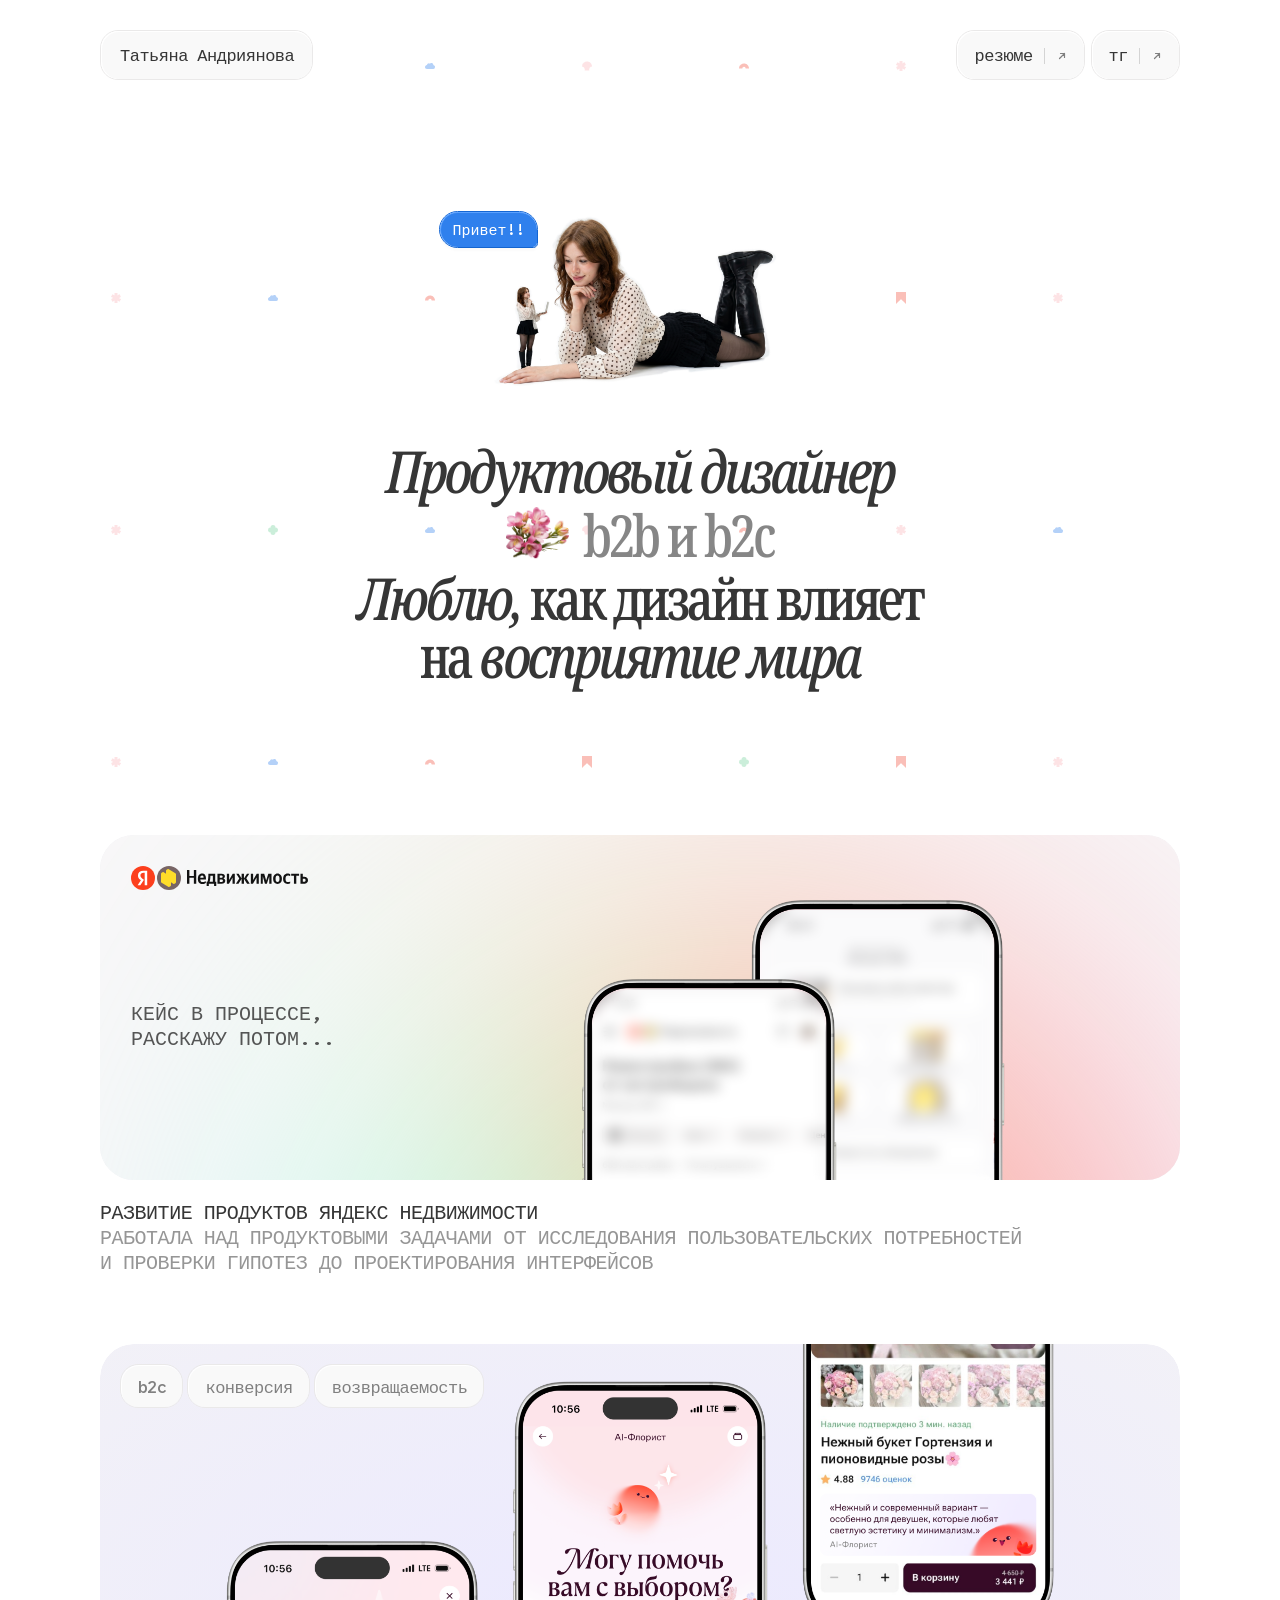
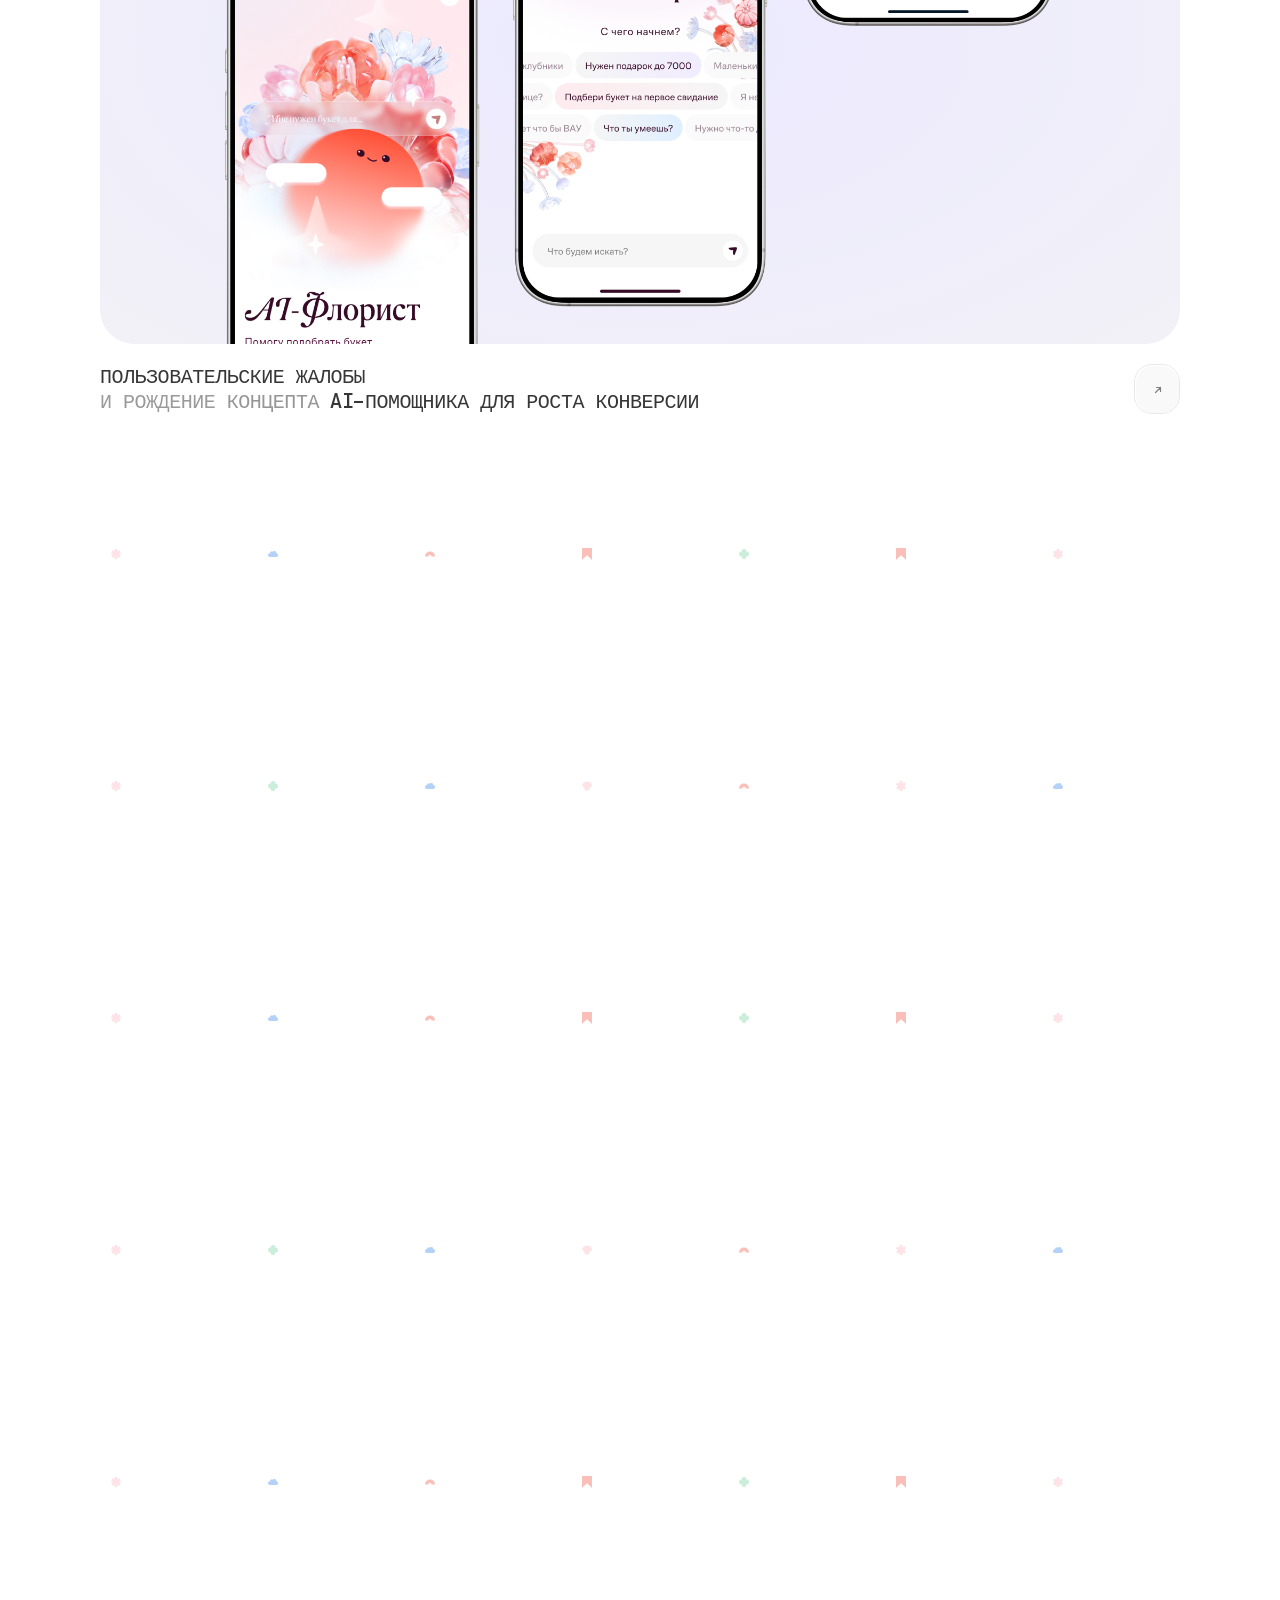
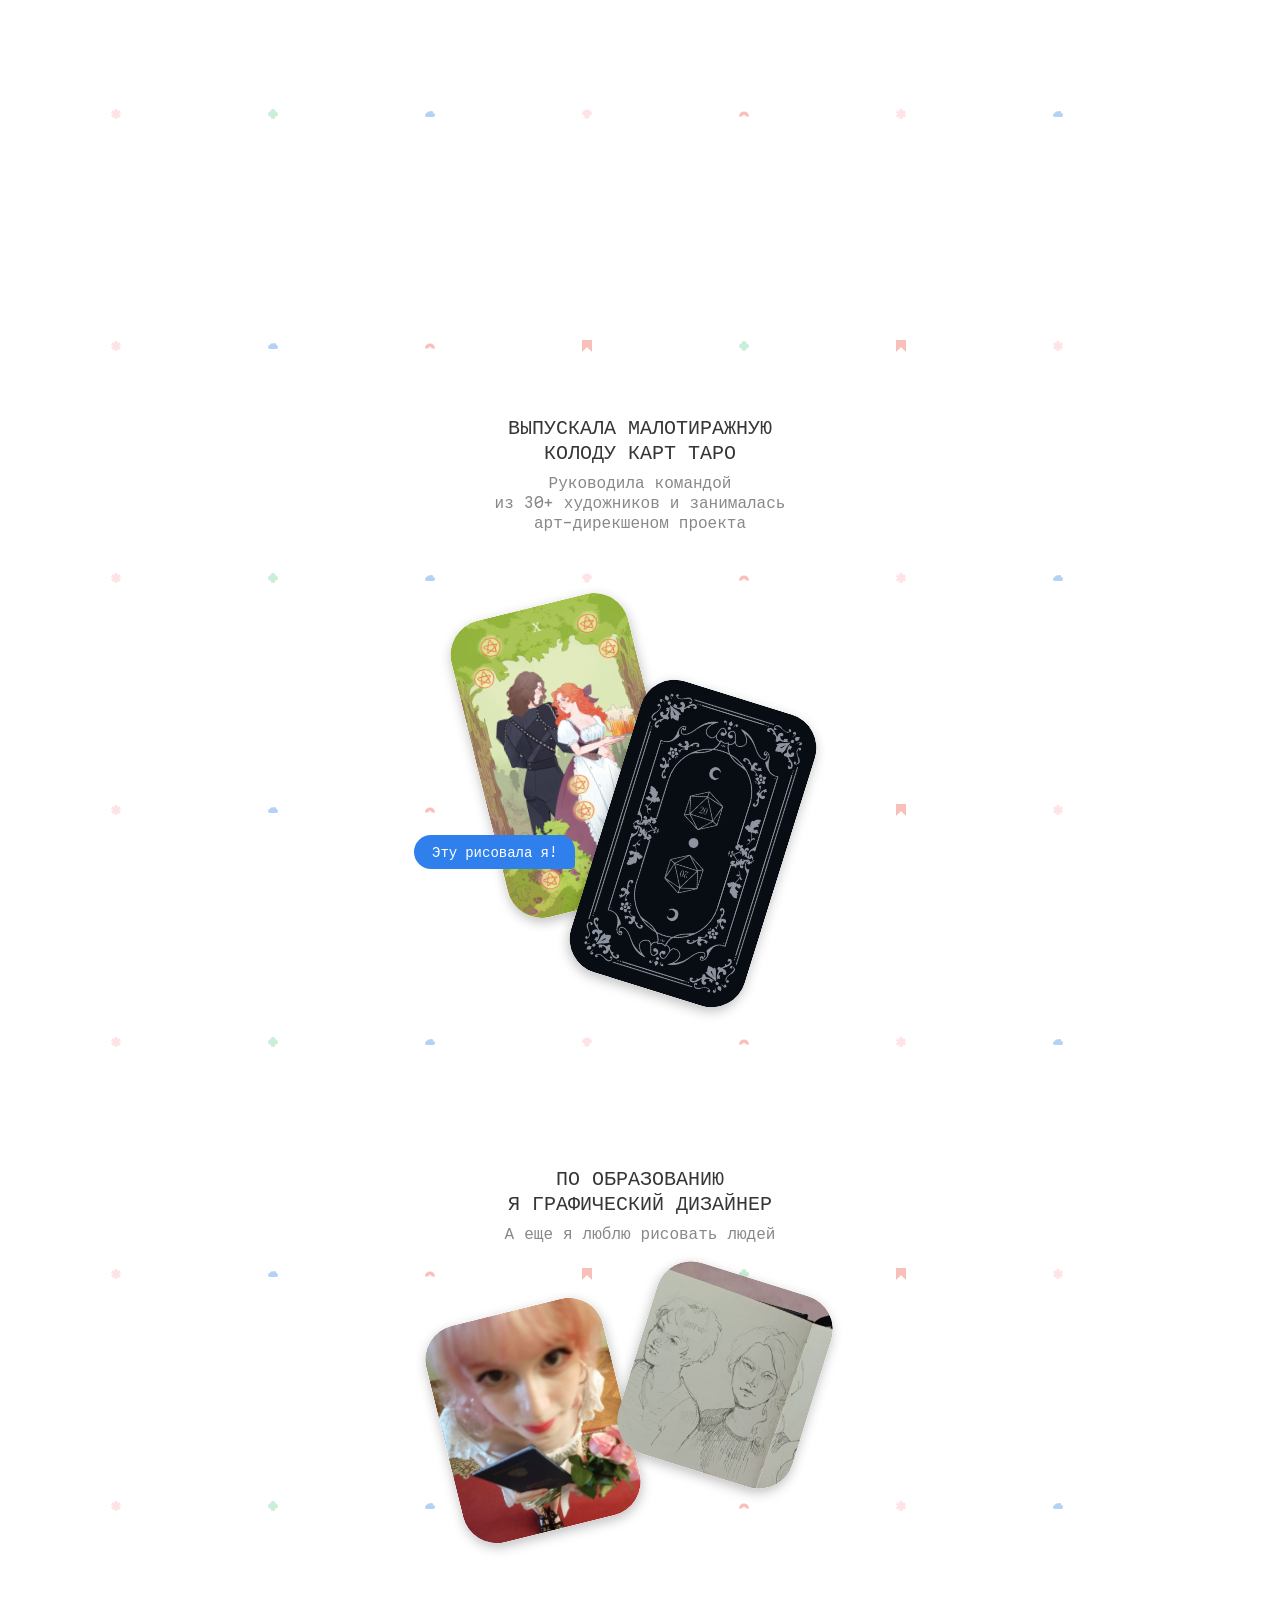
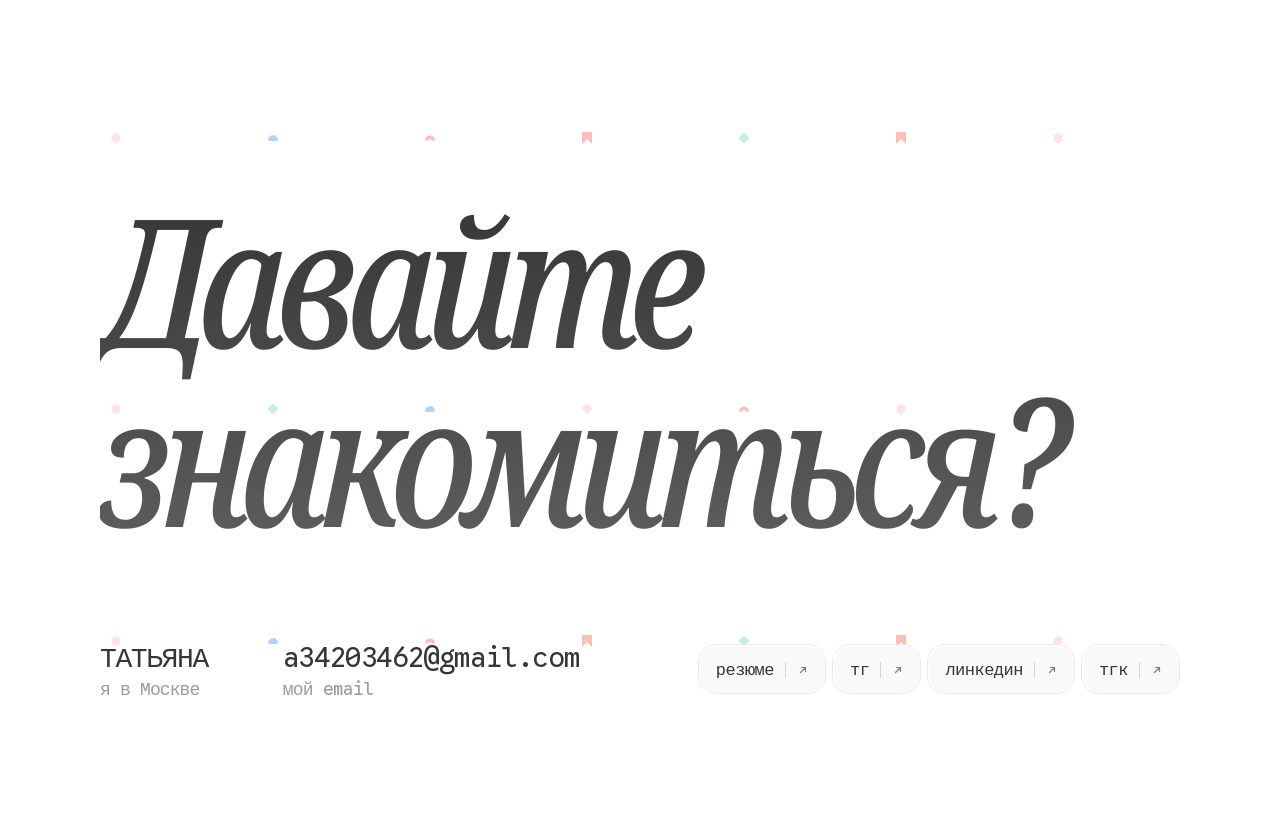
==== commit 8bb7ab5d: "Prevent orphaned conjunction in Realty case caption" ====
--- a/index.html
+++ b/index.html
@@ -1747,7 +1747,7 @@
           </div>
           <div class="case__caption">
             <h2 class="case__caption-line" id="realty-case-title">Развитие продуктов Яндекс Недвижимости</h2>
-            <p class="case__caption-line case__caption--gray">Работала над продуктовыми задачами от исследования пользовательских потребностей и проверки гипотез до проектирования интерфейсов</p>
+            <p class="case__caption-line case__caption--gray">Работала над продуктовыми задачами от исследования пользовательских потребностей и&nbsp;проверки гипотез до проектирования интерфейсов</p>
           </div>
         </article>
 
